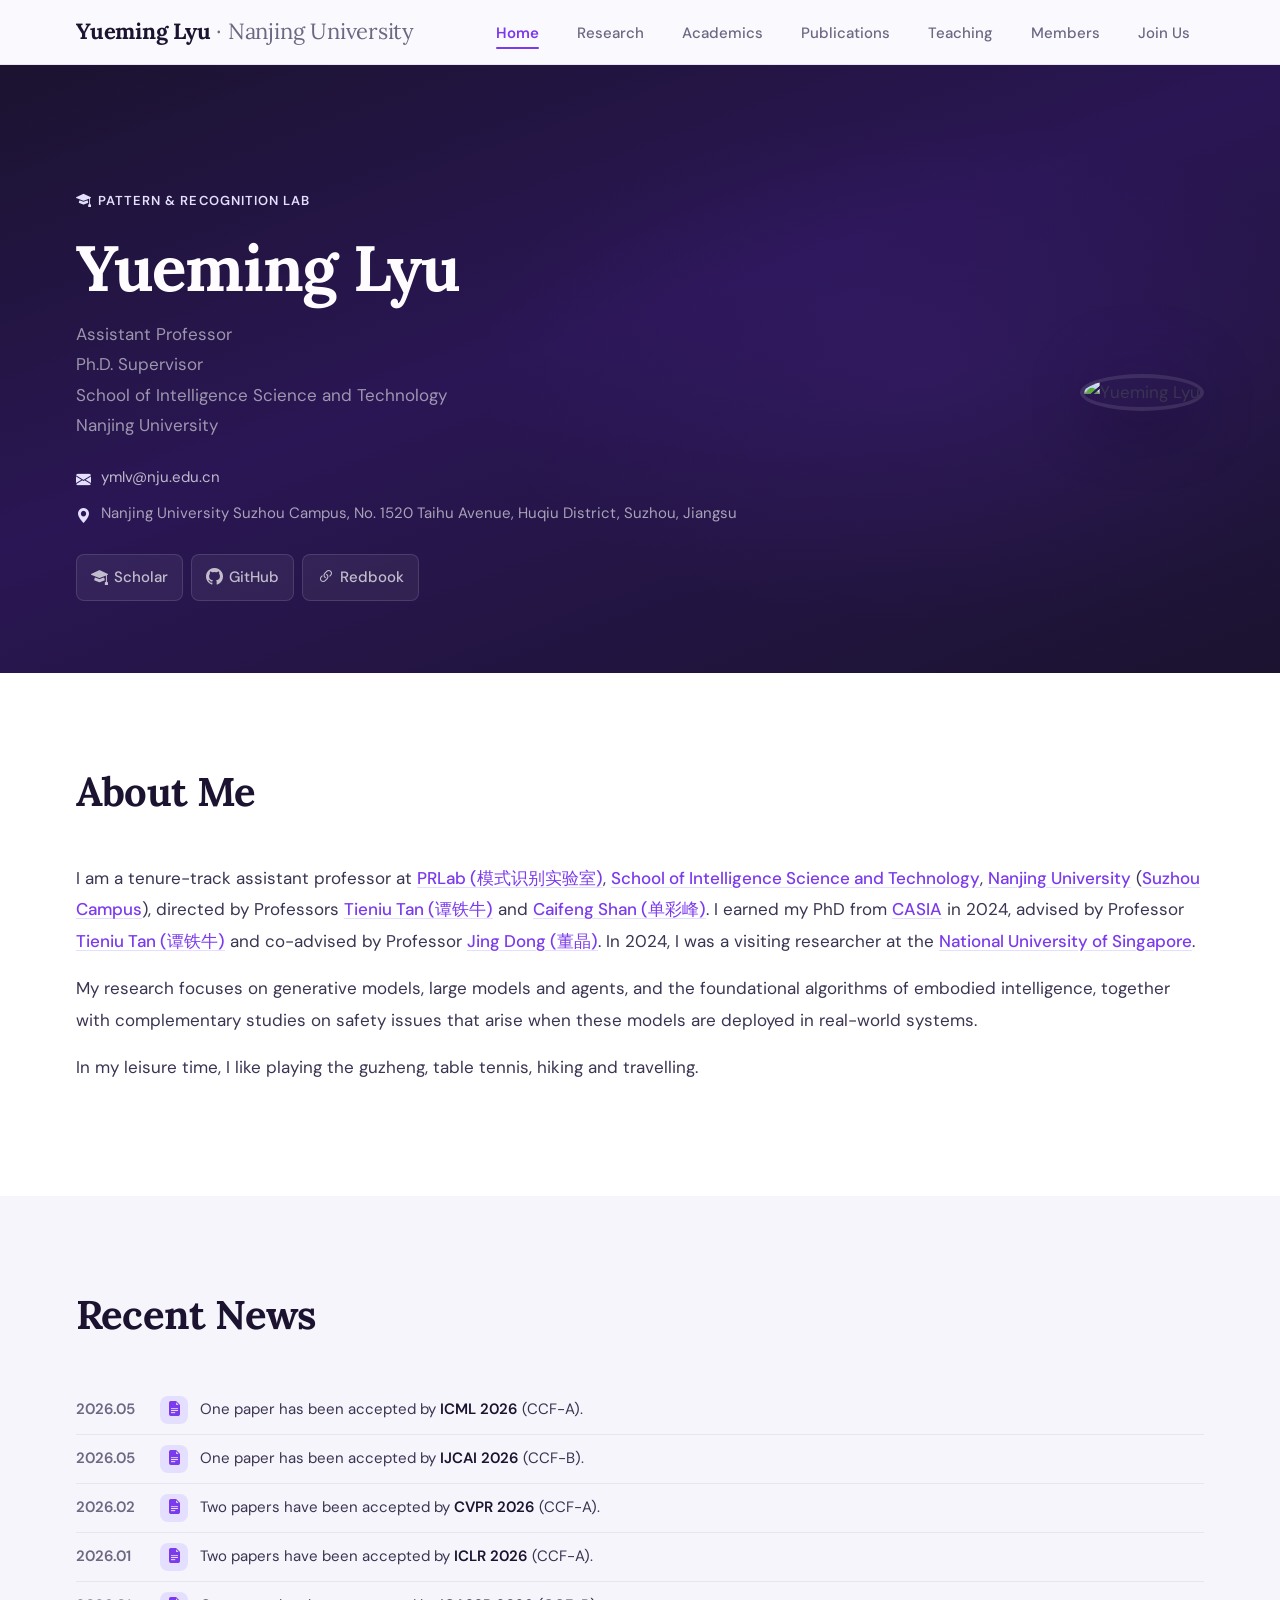
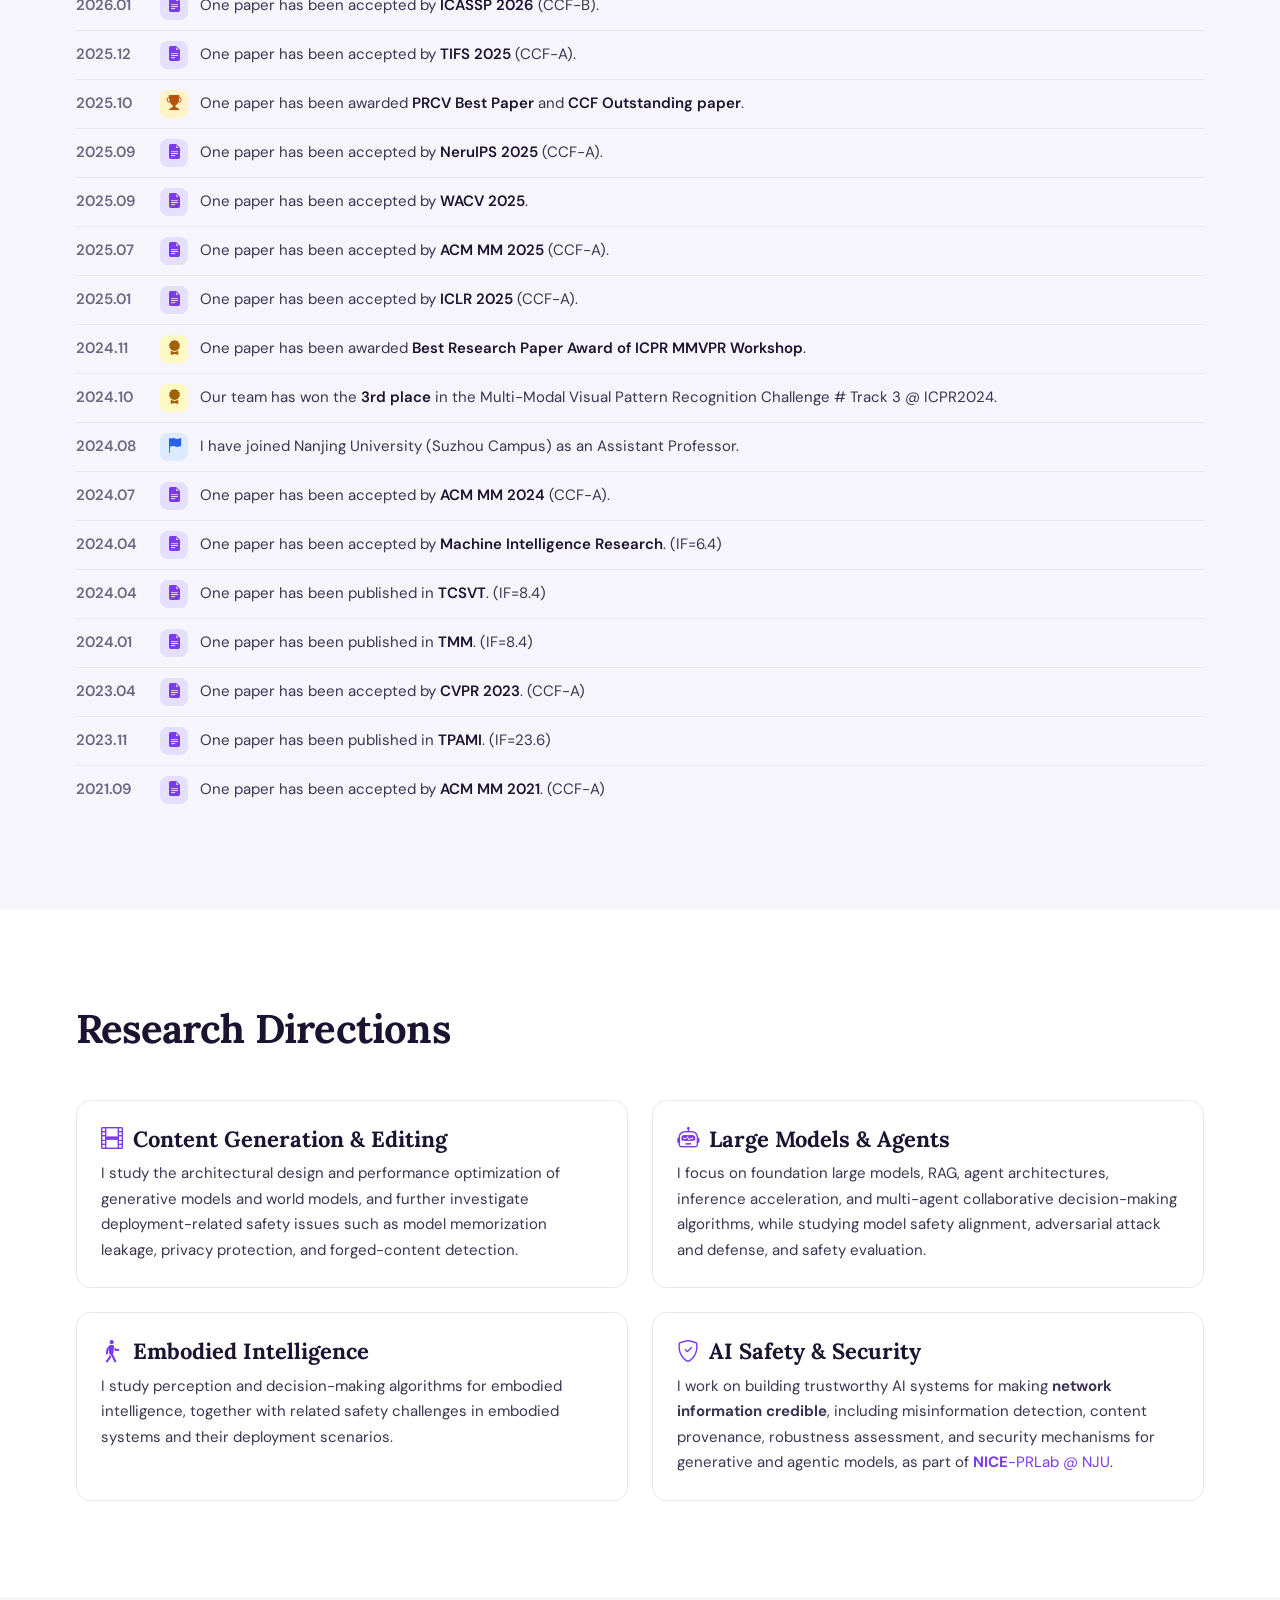
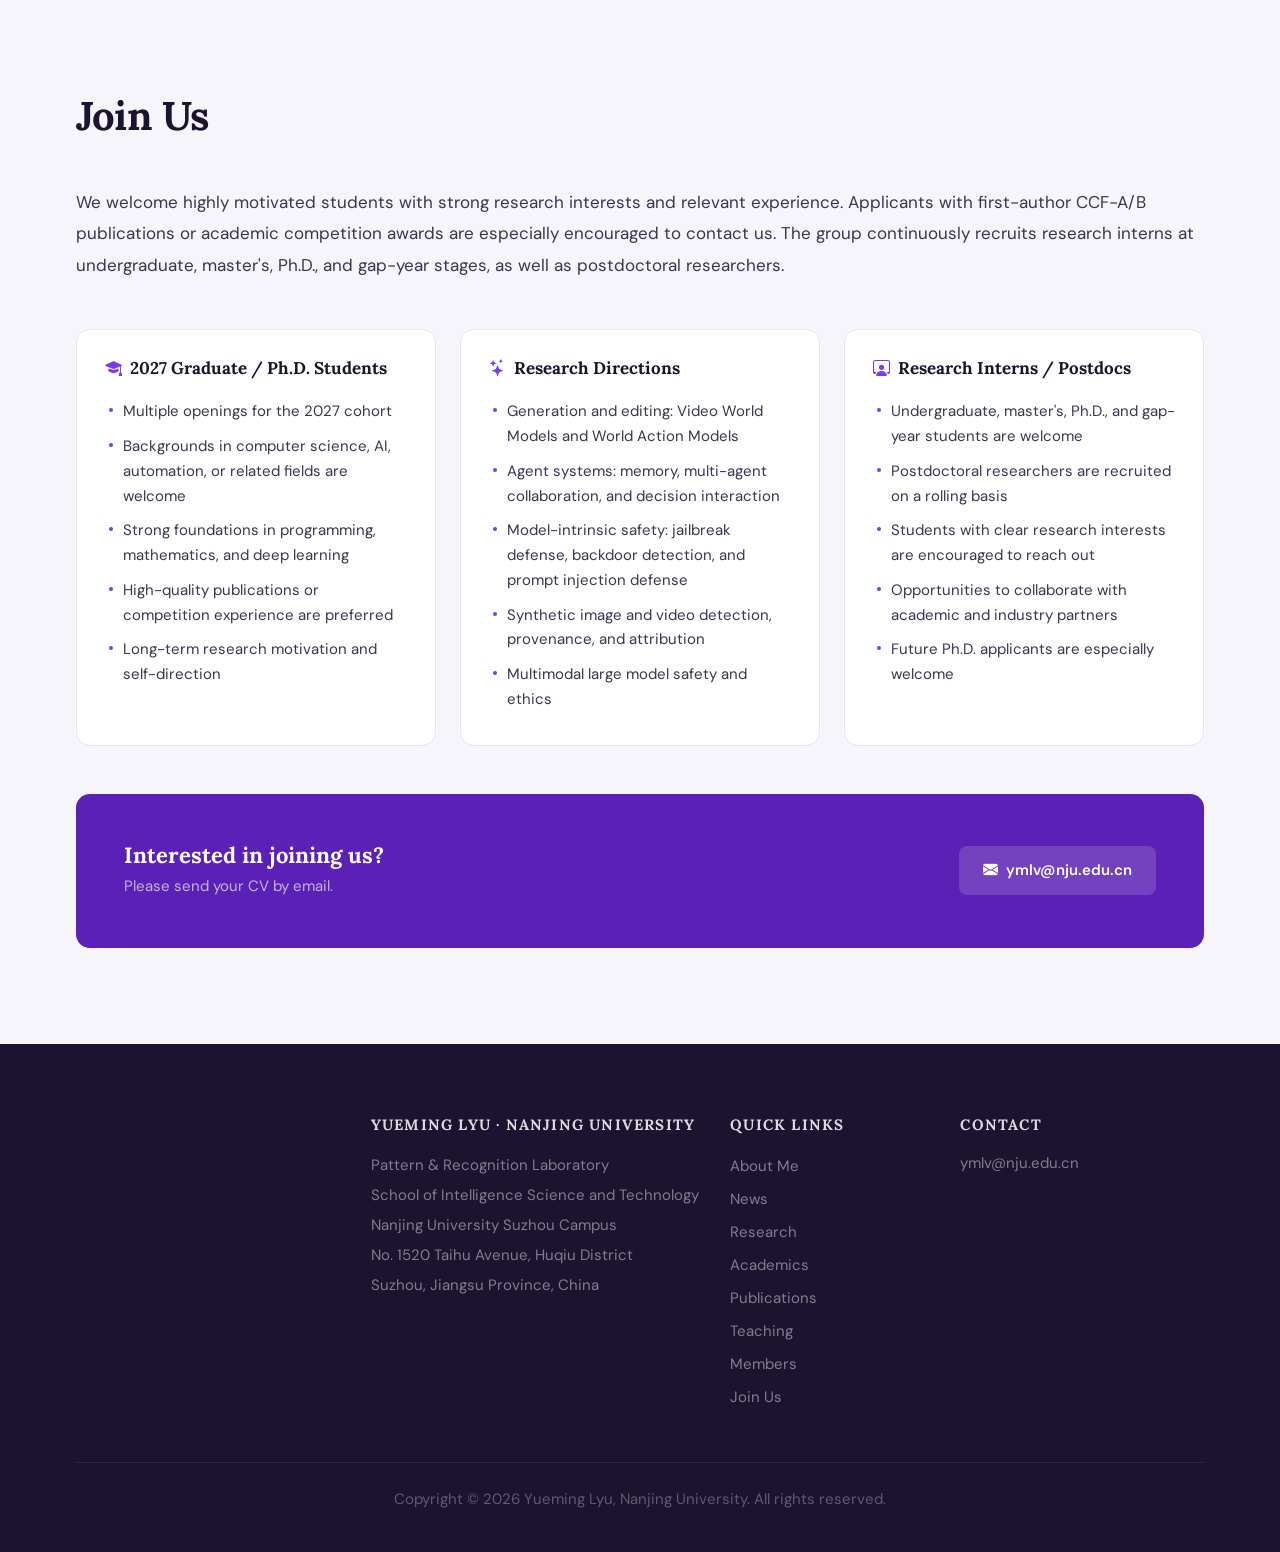
==== index.html @ 67bbd201 "first commit" ====
<!DOCTYPE html>
<html lang="en">
<head>
    <meta http-equiv="Content-Type" content="text/html; charset=UTF-8">
    <title>Yueming Lyu @ Nanjing University</title>
    <meta http-equiv="X-UA-Compatible" content="IE=edge, chrome=1">
    <meta name="viewport" content="width=device-width, initial-scale=1.0">
    <meta name="description" content="Yueming Lyu - Assistant Professor at Nanjing University. Research in generative AI, agent systems, and AI safety.">
    <link rel="stylesheet" href="./assets/css/bootstrap.min.css">
    <link rel="stylesheet" href="./assets/css/bootstrap-icons.min.css">
    <link rel="preconnect" href="https://fonts.googleapis.com">
    <link rel="preconnect" href="https://fonts.gstatic.com" crossorigin>
    <link rel="stylesheet" href="https://fonts.googleapis.com/css2?family=DM+Sans:wght@400;500;600;700&family=Lora:wght@500;600;700&display=swap">
    <script type="text/javascript" src="./assets/js/jquery-3.3.1.min.js"></script>
    <script type="text/javascript" src="./assets/js/bootstrap.min.js"></script>
    <!-- members-data.js moved to members.html -->
    <style>
        :root {
            /* Color */
            --accent:        #7C3AED;
            --accent-hover:  #6D28D9;
            --accent-light:  #E4DFFE;
            --accent-dark:   #5B21B6;
            --accent-subtle: #EDE9FE;
            --text-primary:  #1B1330;
            --text-body:     #3B3452;
            --text-secondary:#6E6783;
            --bg-page:       #FAFAFE;
            --bg-alt:        #F6F5FB;
            --bg-card:       #FFFFFF;
            --border:        #E8E5F0;
            --shadow-sm:     0 1px 3px rgba(27,19,48,0.05);
            --shadow-md:     0 4px 20px rgba(27,19,48,0.07);
            --shadow-lg:     0 12px 40px rgba(27,19,48,0.10);
            --radius:        14px;
            --radius-sm:     8px;
            --footer-bg:     #1B1330;
            /* Typography — 1.333 scale (perfect fourth) */
            --font-display:  'Lora', Georgia, serif;
            --font-body:     'DM Sans', -apple-system, BlinkMacSystemFont, sans-serif;
            --text-xs:       0.8125rem;  /* 13px — captions, fine print */
            --text-sm:       0.9375rem;  /* 15px — labels, badges, dates */
            --text-base:     1.0625rem;  /* 17px — body */
            --text-lg:       1.375rem;   /* 22px — card titles, subheadings */
            --text-xl:       clamp(1.875rem, 3.2vw, 2.5rem); /* section titles */
            --text-2xl:      clamp(2.5rem, 5vw, 3.5rem);    /* hero name */
            /* Spacing — 4pt base */
            --space-xs:      4px;
            --space-sm:      8px;
            --space-md:      16px;
            --space-lg:      24px;
            --space-xl:      48px;
            --space-2xl:     72px;
            --space-3xl:     96px;
            --space-section: clamp(64px, 8vw, 96px);
        }

        *, *::before, *::after { margin: 0; padding: 0; box-sizing: border-box; }
        html { scroll-behavior: smooth; }

        body {
            font-family: var(--font-body);
            line-height: 1.7;
            color: var(--text-body);
            background: var(--bg-page);
            font-size: var(--text-base);
            -webkit-font-smoothing: antialiased;
        }

        a { color: var(--accent); text-decoration: none; transition: color 0.2s; }
        a:hover { color: var(--accent-hover); }

        /* ===== NAVBAR ===== */
        #header {
            background: rgba(250,250,254,0.95);
            backdrop-filter: blur(20px);
            -webkit-backdrop-filter: blur(20px);
            border-bottom: 1px solid var(--border);
            position: sticky;
            top: 0;
            z-index: 1000;
        }

        .navbar-inner {
            max-width: 1200px;
            margin: 0 auto;
            padding: 0 var(--space-xl);
            display: flex;
            align-items: center;
            justify-content: space-between;
            height: 64px;
        }

        #logo a {
            font-family: var(--font-display);
            font-size: var(--text-lg);
            font-weight: 700;
            color: var(--text-primary);
            text-decoration: none;
            letter-spacing: -0.01em;
        }

        #logo span {
            color: var(--text-secondary);
            font-weight: 400;
        }

        #navigation ul {
            margin: 0;
            display: flex;
            align-items: center;
            list-style: none;
            gap: 2px;
        }

        #navigation a {
            color: var(--text-secondary);
            text-decoration: none;
            font-weight: 500;
            font-size: var(--text-sm);
            padding: 8px 14px;
            border-radius: var(--radius-sm);
            transition: color 0.2s;
            white-space: nowrap;
            position: relative;
        }

        #navigation a:hover { color: var(--text-primary); }
        #navigation .active a { color: var(--accent); font-weight: 600; }

        #navigation a::after {
            content: '';
            position: absolute;
            bottom: 2px;
            left: 14px;
            right: 14px;
            height: 2px;
            background: var(--accent);
            border-radius: 1px;
            transform: scaleX(0);
            transition: transform 0.25s cubic-bezier(0.16, 1, 0.3, 1);
        }

        #navigation .active a::after { transform: scaleX(1); }

        .nav-toggle {
            display: none;
            background: none;
            border: none;
            font-size: var(--text-lg);
            color: var(--text-primary);
            cursor: pointer;
            padding: 4px;
        }

        /* ===== SECTION FRAMEWORK ===== */
        .section-wrap {
            padding: var(--space-section) 0;
        }

        .section-wrap.alt-bg {
            background: var(--bg-alt);
        }

        .section-wrap.white-bg {
            background: var(--bg-card);
        }

        .section-container {
            max-width: 1200px;
            margin: 0 auto;
            padding: 0 var(--space-xl);
        }

        .section-title-bar {
            margin-bottom: var(--space-xl);
        }

        .section-title-bar::after { display: none; }

        .section-title {
            font-family: var(--font-display);
            font-size: var(--text-xl);
            font-weight: 700;
            color: var(--text-primary);
            letter-spacing: -0.02em;
            line-height: 1.15;
        }

        /* ===== HERO SECTION ===== */
        #home {
            background: linear-gradient(160deg, #1B1330 0%, #2A1654 45%, #1B1330 100%);
            padding: clamp(80px, 10vw, 120px) 0 clamp(48px, 6vw, 72px);
            position: relative;
            overflow: hidden;
        }

        /* Subtle radial glow behind photo */
        #home::before {
            content: '';
            position: absolute;
            inset: 0;
            background: radial-gradient(ellipse 50% 60% at 72% 50%, rgba(124,58,237,0.12) 0%, transparent 70%);
            pointer-events: none;
        }

        .hero-inner {
            max-width: 1200px;
            margin: 0 auto;
            padding: 0 var(--space-xl);
            display: flex;
            align-items: center;
            gap: var(--space-2xl);
            position: relative;
        }

        .hero-text { flex: 1; }

        .hero-lab-badge {
            display: inline-flex;
            align-items: center;
            gap: 6px;
            color: var(--accent-light);
            font-size: var(--text-xs);
            font-weight: 600;
            margin-bottom: 20px;
            letter-spacing: 0.08em;
            text-transform: uppercase;
            opacity: 0.85;
            text-decoration: none;
        }

        .hero-lab-badge:hover { color: #fff; opacity: 1; }

        .hero-lab-badge i { font-size: var(--text-sm); }

        .hero-name {
            font-family: var(--font-display);
            font-size: clamp(2.8rem, 6vw, 4rem);
            font-weight: 700;
            color: #FEFCFF;
            margin-bottom: var(--space-md);
            line-height: 1.08;
            letter-spacing: -0.02em;
        }

        .hero-title {
            font-size: var(--text-base);
            color: rgba(255,255,255,0.55);
            font-weight: 400;
            margin-bottom: var(--space-lg);
            line-height: 1.8;
        }

        .hero-contact {
            display: flex;
            flex-direction: column;
            gap: 8px;
            margin-bottom: var(--space-lg);
        }

        .hero-contact-item {
            display: flex;
            align-items: flex-start;
            gap: 10px;
            font-size: var(--text-sm);
            color: rgba(255,255,255,0.6);
        }

        .hero-contact-item i {
            color: var(--accent-light);
            font-size: var(--text-sm);
            margin-top: 3px;
            flex-shrink: 0;
        }

        .hero-contact-item a { color: rgba(255,255,255,0.7); text-decoration: none; }
        .hero-contact-item a:hover { color: #fff; }

        .social-links {
            display: flex;
            gap: 8px;
            margin-bottom: 0;
            flex-wrap: wrap;
        }

        .social-btn {
            display: flex;
            align-items: center;
            gap: 6px;
            padding: 8px 14px;
            background: rgba(255,255,255,0.06);
            border: 1px solid rgba(255,255,255,0.12);
            border-radius: var(--radius-sm);
            color: rgba(255,255,255,0.7);
            font-size: var(--text-sm);
            font-weight: 500;
            text-decoration: none;
            transition: all 0.15s cubic-bezier(0.25, 1, 0.5, 1);
        }

        .social-btn i { font-size: var(--text-base); }

        .social-btn:hover {
            border-color: rgba(255,255,255,0.3);
            color: #fff;
            background: rgba(255,255,255,0.1);
        }

        /* stats removed */

        .hero-image { flex-shrink: 0; }

        .hero-image img {
            width: 260px;
            height: 260px;
            border-radius: 50%;
            object-fit: cover;
            border: 4px solid rgba(255,255,255,0.1);
            box-shadow: 0 20px 60px rgba(0,0,0,0.3), 0 0 80px rgba(124,58,237,0.15);
        }

        /* Hero stagger entrance */
        @keyframes heroFadeUp {
            from { opacity: 0; transform: translateY(20px); }
            to   { opacity: 1; transform: translateY(0); }
        }

        .hero-lab-badge, .hero-name, .hero-title,
        .hero-contact, .social-links, .hero-image {
            animation: heroFadeUp 0.7s cubic-bezier(0.16, 1, 0.3, 1) both;
        }

        .hero-lab-badge { animation-delay: 0.05s; }
        .hero-name      { animation-delay: 0.12s; }
        .hero-title     { animation-delay: 0.19s; }
        .hero-contact   { animation-delay: 0.26s; }
        .social-links   { animation-delay: 0.33s; }
        .hero-image     { animation-delay: 0.15s; }

        /* ===== ABOUT SECTION ===== */
        .bio-text {
            font-size: var(--text-base);
            color: var(--text-body);
            line-height: 1.85;
            margin-bottom: 16px;
        }

        .bio-text a {
            color: var(--accent);
            font-weight: 500;
            text-decoration: underline;
            text-decoration-color: var(--accent-light);
            text-underline-offset: 3px;
            transition: text-decoration-color 0.2s;
        }

        .bio-text a:hover { text-decoration-color: var(--accent); }

        /* Recruit banner */
        .recruit-banner {
            display: flex;
            align-items: center;
            gap: 24px;
            background: linear-gradient(135deg, #1B1330, #2A1654);
            border-radius: var(--radius);
            padding: 32px 36px;
            margin: 40px 0;
            position: relative;
            overflow: hidden;
            transition: transform 0.3s cubic-bezier(0.16, 1, 0.3, 1), box-shadow 0.3s;
        }

        .recruit-banner::after {
            content: '';
            position: absolute;
            inset: 0;
            background: linear-gradient(105deg, transparent 40%, rgba(255,255,255,0.12) 50%, transparent 60%);
            transform: translateX(-100%);
            transition: transform 0.6s cubic-bezier(0.25, 1, 0.5, 1);
            pointer-events: none;
        }

        .recruit-banner:hover {
            transform: translateY(-4px);
            box-shadow: 0 16px 48px rgba(27,19,48,0.25);
        }

        .recruit-banner:hover::after {
            transform: translateX(100%);
        }

        .recruit-text { flex: 1; position: relative; z-index: 1; }

        .recruit-text strong {
            display: block;
            font-size: var(--text-xl);
            color: #FEFCFF;
            margin-bottom: 6px;
        }

        .recruit-text span {
            font-size: var(--text-lg);
            color: rgba(255,255,255,0.6);
            line-height: 1.6;
        }

        .recruit-btn {
            flex-shrink: 0;
            display: inline-flex;
            align-items: center;
            gap: 5px;
            padding: 10px 22px;
            background: rgba(255,255,255,0.1);
            border: 1px solid rgba(255,255,255,0.25);
            color: #fff;
            border-radius: var(--radius-sm);
            font-size: var(--text-sm);
            font-weight: 600;
            text-decoration: none;
            transition: all 0.2s;
            position: relative;
            z-index: 1;
        }

        .recruit-btn:hover {
            background: rgba(255,255,255,0.18);
            border-color: rgba(255,255,255,0.4);
            color: #fff;
        }

        /* Academic Services */
        .services-heading {
            font-family: var(--font-display);
            font-size: var(--text-lg);
            font-weight: 700;
            color: var(--text-primary);
            margin: 44px 0 18px;
        }

        .services-list {
            display: flex;
            flex-direction: column;
            gap: 10px;
        }

        .services-row {
            display: flex;
            align-items: baseline;
            gap: 12px;
            font-size: var(--text-sm);
            line-height: 1.6;
        }

        .services-role {
            flex-shrink: 0;
            font-weight: 700;
            color: var(--text-primary);
            min-width: 150px;
        }

        .services-venues {
            color: var(--text-secondary);
        }

        /* visitor map is now in footer — styles are inline */

        /* ===== RESEARCH SECTION ===== */
        .research-grid {
            display: grid;
            grid-template-columns: repeat(2, 1fr);
            gap: var(--space-lg);
        }

        .research-card {
            background: var(--bg-card);
            border: 1px solid var(--border);
            border-radius: var(--radius);
            padding: var(--space-lg) var(--space-lg);
            transition: transform 0.3s cubic-bezier(0.16, 1, 0.3, 1), box-shadow 0.3s;
            display: flex;
            flex-direction: column;
        }

        .research-card:hover {
            transform: translateY(-3px);
            box-shadow: var(--shadow-lg);
        }

        /* Icon inline with heading — no container box */
        .research-icon {
            display: none;
        }

        .research-card h5 {
            font-family: var(--font-display);
            font-size: var(--text-lg);
            font-weight: 700;
            color: var(--text-primary);
            margin-bottom: var(--space-sm);
            line-height: 1.3;
        }

        .research-card h5 i {
            color: var(--accent);
            margin-right: 4px;
        }

        .research-card p {
            font-size: var(--text-sm);
            color: var(--text-body);
            line-height: 1.7;
            margin: 0;
            flex: 1;
        }

        .research-works {
            display: flex;
            flex-wrap: wrap;
            gap: 4px 16px;
            margin-top: var(--space-md);
            padding-top: var(--space-md);
            border-top: 1px solid var(--border);
        }

        .research-work-tag {
            display: inline-flex;
            align-items: center;
            gap: 4px;
            padding: 2px 0;
            background: none;
            color: var(--accent-dark);
            font-size: var(--text-sm);
            font-weight: 600;
            text-decoration: none;
            border-bottom: 1.5px solid transparent;
            transition: border-color 0.2s, color 0.2s;
        }

        .research-work-tag::after {
            content: '↗';
            font-size: 0.75em;
            opacity: 0;
            transition: opacity 0.2s;
        }

        .research-work-tag:hover {
            color: var(--accent);
            border-bottom-color: var(--accent);
        }

        .research-work-tag:hover::after {
            opacity: 1;
        }

        /* ===== NEWS SECTION ===== */
        .news-list {
            display: flex;
            flex-direction: column;
        }

        .news-item {
            display: flex;
            gap: 12px;
            padding: 10px 0;
            border-bottom: 1px solid var(--border);
            align-items: center;
        }

        .news-item:last-child { border-bottom: none; }

        .news-date {
            flex-shrink: 0;
            color: var(--text-secondary);
            font-size: var(--text-sm);
            font-weight: 600;
            white-space: nowrap;
            min-width: 72px;
            font-variant-numeric: tabular-nums;
        }

        .news-type-icon {
            flex-shrink: 0;
            width: 28px;
            height: 28px;
            border-radius: 8px;
            display: flex;
            align-items: center;
            justify-content: center;
            font-size: var(--text-sm);
        }

        .news-icon-accept { background: #FEF3C7; color: #B45309; }
        .news-icon-paper  { background: var(--accent-light); color: var(--accent); }
        .news-icon-award  { background: #FEF9C3; color: #A16207; }
        .news-icon-people { background: #D1FAE5; color: #059669; }
        .news-icon-lab    { background: #DBEAFE; color: #2563EB; }

        .news-content {
            flex: 1;
            font-size: var(--text-sm);
            color: var(--text-body);
            line-height: 1.55;
        }

        .news-content strong {
            color: var(--text-primary);
            font-weight: 600;
        }

        .news-links {
            display: flex;
            gap: 8px;
            margin-top: 8px;
            flex-wrap: wrap;
        }

        .news-link {
            display: inline-block;
            padding: 3px 11px;
            border: 1px solid var(--accent-light);
            border-radius: 6px;
            color: var(--accent-dark);
            font-size: var(--text-sm);
            font-weight: 600;
            text-decoration: none;
            transition: all 0.2s;
        }

        .news-link:hover {
            background: var(--accent);
            border-color: var(--accent);
            color: #fff;
        }

        /* ===== MEMBERS SECTION ===== */
        .pi-card {
            background: var(--bg-card);
            border: 1px solid var(--border);
            border-radius: var(--radius);
            padding: var(--space-xl);
            display: flex;
            align-items: flex-start;
            gap: var(--space-xl);
            margin-bottom: var(--space-2xl);
            box-shadow: var(--shadow-sm);
        }

        .pi-photo img {
            width: 120px;
            height: 120px;
            border-radius: 50%;
            object-fit: cover;
            border: 3px solid var(--accent-light);
        }

        .pi-info { flex: 1; }

        .pi-info h3 {
            font-family: var(--font-display);
            font-size: var(--text-lg);
            font-weight: 700;
            color: var(--text-primary);
            margin-bottom: 4px;
            line-height: 1.3;
        }

        .pi-role {
            font-size: var(--text-sm);
            color: var(--accent);
            font-weight: 600;
            margin-bottom: 14px;
        }

        .pi-bio {
            font-size: var(--text-base);
            color: var(--text-body);
            line-height: 1.8;
            margin-bottom: 16px;
        }

        .pi-tags {
            display: flex;
            flex-wrap: wrap;
            gap: 6px;
            margin-bottom: 16px;
        }

        .pi-tag {
            background: var(--accent-subtle);
            color: var(--accent-dark);
            padding: 4px 12px;
            border-radius: 100px;
            font-size: var(--text-sm);
            font-weight: 500;
        }

        .pi-links {
            display: flex;
            gap: 8px;
        }

        .pi-link-btn {
            display: inline-flex;
            align-items: center;
            gap: 5px;
            padding: 7px 14px;
            background: var(--accent-subtle);
            color: var(--accent-dark);
            border-radius: var(--radius-sm);
            font-size: var(--text-sm);
            font-weight: 600;
            text-decoration: none;
            transition: all 0.2s;
        }

        .pi-link-btn:hover {
            background: var(--accent);
            color: #fff;
        }

        .members-group-title {
            font-family: var(--font-display);
            font-size: var(--text-sm);
            font-weight: 700;
            color: var(--text-secondary);
            text-transform: uppercase;
            letter-spacing: 0.1em;
            margin-bottom: 20px;
            padding-bottom: 10px;
            border-bottom: 1px solid var(--border);
        }

        .members-group {
            margin-bottom: var(--space-xl);
        }

        .members-grid {
            display: grid;
            grid-template-columns: repeat(auto-fill, minmax(220px, 1fr));
            gap: var(--space-lg);
        }

        .member-card {
            background: var(--bg-card);
            border: 1px solid var(--border);
            border-radius: var(--radius);
            overflow: hidden;
            transition: box-shadow 0.3s cubic-bezier(0.16, 1, 0.3, 1);
        }

        .member-card:hover {
            box-shadow: 0 8px 30px rgba(27,19,48,0.12);
        }

        .member-card .member-photo {
            transition: transform 0.4s cubic-bezier(0.16, 1, 0.3, 1), box-shadow 0.4s cubic-bezier(0.16, 1, 0.3, 1);
        }

        .member-card:hover .member-photo {
            transform: scale(1.06);
            box-shadow: 0 4px 16px rgba(27,19,48,0.10);
        }

        .member-photo {
            width: 100%;
            aspect-ratio: 1 / 1;
            object-fit: cover;
        }

        .member-info {
            padding: 16px;
            display: flex;
            flex-direction: column;
        }

        .member-name {
            font-family: var(--font-display);
            font-size: var(--text-base);
            font-weight: 700;
            color: var(--text-primary);
            margin-bottom: 3px;
        }

        .member-title {
            font-size: var(--text-sm);
            color: var(--accent);
            font-weight: 500;
            margin-bottom: 3px;
        }

        .member-period {
            font-size: var(--text-xs);
            color: var(--text-secondary);
            margin-bottom: 4px;
        }

        .member-co-supervised,
        .member-affiliation {
            font-size: var(--text-xs);
            color: var(--text-secondary);
            font-style: italic;
            line-height: 1.4;
            margin-bottom: 8px;
        }

        .member-social {
            display: flex;
            justify-content: space-evenly;
            margin-top: auto;
            padding-top: 10px;
            border-top: 1px solid var(--border);
        }

        .member-social a {
            flex: 1;
            display: flex;
            align-items: center;
            justify-content: center;
            color: var(--text-secondary);
            font-size: var(--text-lg);
            padding: 6px 0;
            transition: color 0.2s;
        }

        .member-social a:hover { color: var(--accent); }

        /* Alumni list */
        .alumni-list { display: flex; flex-direction: column; gap: 6px; }
        .alumni-row { font-size: var(--text-base); color: var(--text-body); line-height: 1.8; }
        .alumni-row a { color: var(--accent-dark); font-weight: 600; }

        /* ===== PUBLICATIONS SECTION ===== */
        .pub-year-group {
            margin-bottom: 8px;
        }

        .pub-year-header {
            display: flex;
            align-items: center;
            gap: 12px;
            padding: 16px 4px;
            background: transparent;
            border: none;
            border-bottom: 2px solid var(--border);
            cursor: pointer;
            user-select: none;
            width: 100%;
            text-align: left;
            transition: border-color 0.2s;
        }

        .pub-year-header:hover { border-bottom-color: var(--accent); }

        .pub-year-header .year-label {
            font-family: var(--font-display);
            font-size: var(--text-lg);
            font-weight: 700;
            color: var(--text-primary);
        }

        .pub-year-header .year-count {
            background: var(--accent-subtle);
            color: var(--accent-dark);
            font-size: var(--text-sm);
            font-weight: 600;
            padding: 2px 10px;
            border-radius: 100px;
        }

        .pub-year-header .chevron {
            margin-left: auto;
            color: var(--text-secondary);
            transition: transform 0.3s cubic-bezier(0.25, 1, 0.5, 1);
            font-size: var(--text-sm);
        }

        .pub-year-header[aria-expanded="true"] .chevron {
            transform: rotate(180deg);
        }

        .pub-list {
            padding: 12px 0 8px;
        }

        .pub-item {
            background: var(--bg-card);
            border: 1px solid var(--border);
            border-radius: var(--radius);
            padding: 22px 24px;
            margin-bottom: 10px;
            display: flex;
            gap: 20px;
            transition: box-shadow 0.2s;
        }

        .pub-item:hover { box-shadow: var(--shadow-md); }

        .pub-thumb {
            flex-shrink: 0;
            width: 110px;
        }

        .pub-thumb img {
            width: 100%;
            height: auto;
            border-radius: var(--radius-sm);
            border: 1px solid var(--border);
        }

        .pub-content { flex: 1; }

        .pub-title {
            font-family: var(--font-display);
            font-size: var(--text-base);
            font-weight: 600;
            color: var(--text-primary);
            line-height: 1.45;
            margin-bottom: 6px;
        }

        .pub-authors {
            font-size: var(--text-sm);
            color: var(--text-body);
            line-height: 1.55;
            margin-bottom: 6px;
        }

        .pub-authors strong {
            color: var(--accent-dark);
            font-weight: 600;
        }

        .pub-venue { margin-bottom: 10px; }

        .pub-venue-badge {
            display: inline-block;
            background: var(--accent-subtle);
            color: var(--accent-dark);
            font-size: var(--text-sm);
            font-weight: 600;
            padding: 2px 10px;
            border-radius: 6px;
        }

        .pub-venue-badge.oral {
            background: #FEF3C7;
            color: #B45309;
        }

        .pub-links {
            display: flex;
            gap: 6px;
            flex-wrap: wrap;
        }

        .pub-link {
            display: inline-block;
            padding: 4px 12px;
            background: var(--bg-alt);
            color: var(--text-body);
            border-radius: 6px;
            font-size: var(--text-sm);
            font-weight: 600;
            text-decoration: none;
            transition: all 0.2s;
        }

        .pub-link:hover {
            background: var(--accent);
            color: #fff;
        }

        /* ===== OPENINGS SECTION ===== */
        .openings-intro {
            font-size: var(--text-base);
            color: var(--text-body);
            line-height: 1.85;
            margin-bottom: var(--space-xl);
        }

        .openings-intro a {
            color: var(--accent);
            font-weight: 600;
        }

        .openings-grid {
            display: grid;
            grid-template-columns: repeat(3, 1fr);
            gap: var(--space-lg);
            margin-bottom: var(--space-xl);
        }

        .opening-card {
            background: var(--bg-card);
            border: 1px solid var(--border);
            border-radius: var(--radius);
            padding: 28px;
        }

        .opening-card h5 {
            font-family: var(--font-display);
            font-size: var(--text-base);
            font-weight: 700;
            color: var(--text-primary);
            margin-bottom: 16px;
            display: flex;
            align-items: center;
            gap: 8px;
        }

        .opening-card h5 i { color: var(--accent); }

        .opening-card ul {
            list-style: none;
            padding: 0;
            margin: 0;
        }

        .opening-card li {
            font-size: var(--text-sm);
            color: var(--text-body);
            padding: 5px 0 5px 18px;
            position: relative;
            line-height: 1.65;
        }

        .opening-card li::before {
            content: '';
            position: absolute;
            left: 4px;
            top: 14px;
            width: 4px;
            height: 4px;
            border-radius: 50%;
            background: var(--accent);
        }

        .openings-cta {
            background: var(--accent-dark);
            border-radius: var(--radius);
            padding: var(--space-xl);
            display: flex;
            align-items: center;
            justify-content: space-between;
            gap: 24px;
        }

        .openings-cta-text h4 {
            font-family: var(--font-display);
            font-size: var(--text-lg);
            font-weight: 700;
            color: #fff;
            margin-bottom: 6px;
        }

        .openings-cta-text p {
            font-size: var(--text-sm);
            color: rgba(255,255,255,0.65);
            margin: 0;
        }

        .openings-cta-email {
            display: inline-flex;
            align-items: center;
            gap: 8px;
            padding: 12px 24px;
            background: rgba(255,255,255,0.15);
            color: #fff;
            border: 0;
            border-radius: var(--radius-sm);
            font-size: var(--text-sm);
            font-weight: 600;
            text-decoration: none;
            cursor: pointer;
            flex-shrink: 0;
            transition: background 0.2s;
            backdrop-filter: blur(4px);
        }

        .openings-cta-email:hover {
            background: rgba(255,255,255,0.25);
            color: #fff;
        }

        /* ===== FOOTER ===== */
        #footer {
            background: var(--footer-bg);
            padding: var(--space-2xl) 0 var(--space-lg);
        }

        .footer-inner {
            max-width: 1200px;
            margin: 0 auto;
            padding: 0 var(--space-xl);
        }

        .footer-grid {
            display: grid;
            grid-template-columns: repeat(4, minmax(0, 1fr));
            column-gap: clamp(32px, 4vw, 56px);
            row-gap: var(--space-xl);
            margin-bottom: var(--space-xl);
        }

        .footer-map { grid-column: 1; }
        .footer-brand { grid-column: 2; }
        .footer-links {
            grid-column: 3;
            justify-self: center;
            text-align: left;
        }

        .footer-links a {
            line-height: 1.8;
        }
        .footer-contact { grid-column: 4; }

        .footer-section h5 {
            font-family: var(--font-display);
            font-size: var(--text-sm);
            font-weight: 700;
            color: rgba(255,255,255,0.85);
            text-transform: uppercase;
            letter-spacing: 0.08em;
            margin-bottom: 16px;
        }

        .footer-brand h5 {
            white-space: nowrap;
        }

        .footer-section p,
        .footer-section address {
            font-size: var(--text-sm);
            color: rgba(255,255,255,0.45);
            line-height: 1.8;
            font-style: normal;
        }

        .footer-brand address {
            white-space: nowrap;
            line-height: 2;
        }

        .visitor-map-wrap {
            text-align: left;
            width: 180px;
            min-height: 180px;
            display: flex;
            align-items: flex-start;
            justify-content: flex-start;
        }

        .visitor-map-wrap .widgetContainer {
            width: 180px;
            min-height: 180px;
        }

        .footer-section a {
            color: rgba(255,255,255,0.45);
            text-decoration: none;
            font-size: var(--text-sm);
            line-height: 2.2;
            display: block;
            transition: color 0.2s;
        }

        .footer-section a:hover { color: var(--accent-light); }

        .footer-bottom {
            border-top: 1px solid rgba(255,255,255,0.08);
            padding-top: 24px;
            text-align: center;
            font-size: var(--text-sm);
            color: rgba(255,255,255,0.3);
        }

        /* ===== BACK TO TOP ===== */
        #back-to-top {
            position: fixed;
            right: -60px;
            bottom: 32px;
            width: 42px;
            height: 42px;
            background: var(--accent);
            color: #fff;
            border-radius: 50%;
            display: flex;
            align-items: center;
            justify-content: center;
            box-shadow: 0 4px 16px rgba(124,58,237,0.3);
            transition: right 0.3s cubic-bezier(0.16, 1, 0.3, 1), background 0.15s, transform 0.15s;
            z-index: 999;
            text-decoration: none;
        }

        #back-to-top.visible { right: 24px; }

        #back-to-top:hover {
            background: var(--accent-hover);
            color: #fff;
            transform: translateY(-2px);
        }

        #back-to-top:active {
            transform: translateY(0);
        }

        #back-to-top i { font-size: var(--text-base); }

        /* ===== FOCUS STATES ===== */
        :focus-visible {
            outline: 2px solid var(--accent);
            outline-offset: 2px;
            border-radius: 4px;
        }

        #home :focus-visible {
            outline-color: var(--accent-light);
        }

        /* ===== SCROLL REVEAL ===== */
        .reveal {
            opacity: 0;
            transform: translateY(24px);
            transition: opacity 0.7s cubic-bezier(0.16, 1, 0.3, 1),
                        transform 0.7s cubic-bezier(0.16, 1, 0.3, 1);
        }

        .reveal.visible {
            opacity: 1;
            transform: translateY(0);
        }

        /* ===== REDUCED MOTION ===== */
        @media (prefers-reduced-motion: reduce) {
            *, *::before, *::after {
                animation-duration: 0.01ms !important;
                animation-iteration-count: 1 !important;
                transition-duration: 0.01ms !important;
            }
            .reveal { opacity: 1; transform: none; }
            html { scroll-behavior: auto; }
        }

        /* ===== RESPONSIVE ===== */
        @media (max-width: 1400px) {
            .navbar-inner,
            .hero-inner,
            .section-container,
            .footer-inner { padding-left: 36px; padding-right: 36px; }
        }

        @media (max-width: 991px) {
            .research-grid  { grid-template-columns: repeat(2, 1fr); }
            .openings-grid  { grid-template-columns: repeat(2, 1fr); }
            .services-row { flex-direction: column; gap: 2px; }
            .footer-grid    { grid-template-columns: repeat(2, minmax(0, 1fr)); }
        }

        @media (max-width: 768px) {
            .navbar-inner { padding: 0 20px; }
            #navigation {
                display: none; position: absolute; top: 64px; left: 0; right: 0;
                background: rgba(250,250,254,0.98);
                backdrop-filter: blur(16px);
                padding: 16px 20px;
                box-shadow: 0 8px 32px rgba(27,19,48,0.1);
                border-bottom: 1px solid var(--border);
                z-index: 999;
            }
            #navigation.open { display: block; }
            #navigation ul { flex-direction: column; gap: 4px; }
            .nav-toggle { display: block; }

            .hero-inner {
                flex-direction: column-reverse; gap: 28px;
                text-align: center; padding: 0 20px;
            }
            .hero-contact { align-items: center; }
            .social-links { justify-content: center; }
            .hero-image img { width: 180px; height: 180px; }

            .section-container,
            .footer-inner { padding: 0 20px; }
            .section-wrap { padding: var(--space-xl) 0; }

            .pi-card { flex-direction: column; text-align: center; padding: 28px; }
            .pi-tags, .pi-links { justify-content: center; }

            .openings-cta { flex-direction: column; text-align: center; padding: 32px 24px; }

            .recruit-banner { flex-direction: column; gap: 16px; }
            .recruit-btn { width: 100%; justify-content: center; }

            .news-type-icon { width: 32px; height: 32px; font-size: var(--text-sm); border-radius: 8px; }

            .footer-grid { grid-template-columns: 1fr; gap: 32px; }
            .pub-item { flex-direction: column; }
            .pub-thumb { width: 100%; max-width: 200px; }
        }

        @media (max-width: 576px) {
            .hero-name { font-size: 2rem; }
            .research-grid  { grid-template-columns: 1fr; }
            .research-card:first-child { grid-column: 1; }
            .openings-grid  { grid-template-columns: 1fr; }
        }
    </style>
</head>
<body>

<!-- ===== NAVBAR ===== -->
<div id="header">
    <div class="navbar-inner">
        <div id="logo">
            <a href="#home">Yueming Lyu <span>· Nanjing University</span></a>
        </div>
        <button class="nav-toggle" id="nav-toggle" aria-label="Toggle navigation">
            <i class="bi bi-list"></i>
        </button>
        <div id="navigation">
            <ul class="list-inline">
                <li class="list-inline-item active"><a href="#home">Home</a></li>
                <li class="list-inline-item"><a href="#research">Research</a></li>
                <li class="list-inline-item"><a href="./academics.html">Academics</a></li>
                <li class="list-inline-item"><a href="./publications.html">Publications</a></li>
                <li class="list-inline-item"><a href="./teaching.html">Teaching</a></li>
                <li class="list-inline-item"><a href="./members.html">Members</a></li>
                <li class="list-inline-item"><a href="#openings">Join Us</a></li>
            </ul>
        </div>
    </div>
</div>

<!-- ===== HERO SECTION ===== -->
<section id="home">
    <div class="hero-inner">
        <div class="hero-text">
            <a class="hero-lab-badge" href="https://prlab-nju.com/" target="_blank">
                <i class="bi bi-mortarboard-fill"></i>
                Pattern &amp; Recognition Lab
            </a>
            <h1 class="hero-name">Yueming Lyu</h1>
            <p class="hero-title">
                Assistant Professor<br>
                Ph.D. Supervisor<br>
                School of Intelligence Science and Technology<br>
                Nanjing University
            </p>
            <div class="hero-contact">
                <div class="hero-contact-item">
                    <i class="bi bi-envelope-fill"></i>
                    <span>
                        <a href="mailto:ymlv@nju.edu.cn">ymlv@nju.edu.cn</a>
                    </span>
                </div>
                <div class="hero-contact-item">
                    <i class="bi bi-geo-alt-fill"></i>
                    <span>Nanjing University Suzhou Campus, No. 1520 Taihu Avenue, Huqiu District, Suzhou, Jiangsu</span>
                </div>
            </div>
            <div class="social-links">
                <a class="social-btn" href="https://scholar.google.com/citations?user=TxuK84wAAAAJ" target="_blank">
                    <i class="bi bi-mortarboard-fill"></i> Scholar
                </a>
                <a class="social-btn" href="https://github.com/NICE-PRLab" target="_blank">
                    <i class="bi bi-github"></i> GitHub
                </a>
                <a class="social-btn" href="https://www.xiaohongshu.com/user/profile/5b9dca103e7d7b0001eef60d" target="_blank" rel="noopener noreferrer">
                    <i class="bi bi-link-45deg"></i> Redbook
                </a>
            </div>
        </div>
        <div class="hero-image">
            <img src="./assets/img/yueming-profile.jpg" alt="Yueming Lyu">
        </div>
    </div>
</section>

<!-- ===== ABOUT SECTION ===== -->
<section id="about" class="section-wrap white-bg">
    <div class="section-container reveal">
        <div class="section-title-bar">
            <h2 class="section-title">About Me</h2>
        </div>
        <p class="bio-text">
            I am a tenure-track assistant professor at <a href="https://prlab-nju.com/nju/" target="_blank" rel="noopener noreferrer">PRLab (模式识别实验室)</a>, <a href="https://is.nju.edu.cn/is_en/About/list.htm" target="_blank" rel="noopener noreferrer">School of Intelligence Science and Technology</a>, <a href="https://www.nju.edu.cn/en/" target="_blank" rel="noopener noreferrer">Nanjing University</a> (<a href="https://njusz.nju.edu.cn/" target="_blank" rel="noopener noreferrer">Suzhou Campus</a>), directed by Professors <a href="https://www.nju.edu.cn/en/info/2292/4261.htm" target="_blank" rel="noopener noreferrer">Tieniu Tan (谭铁牛)</a> and <a href="https://caifeng-shan.github.io/" target="_blank" rel="noopener noreferrer">Caifeng Shan (单彩峰)</a>. I earned my PhD from <a href="https://english.ia.cas.cn/" target="_blank" rel="noopener noreferrer">CASIA</a> in 2024, advised by Professor <a href="https://www.nju.edu.cn/en/info/2292/4261.htm" target="_blank" rel="noopener noreferrer">Tieniu Tan (谭铁牛)</a> and co-advised by Professor <a href="https://jdong-casia.github.io/" target="_blank" rel="noopener noreferrer">Jing Dong (董晶)</a>. In 2024, I was a visiting researcher at the <a href="https://www.nus.edu.sg/" target="_blank" rel="noopener noreferrer">National University of Singapore</a>.
        </p>
        <p class="bio-text">
            My research focuses on generative models, large models and agents, and the foundational algorithms of embodied intelligence, together with complementary studies on safety issues that arise when these models are deployed in real-world systems.
        </p>
        <p class="bio-text">
            In my leisure time, I like playing the guzheng, table tennis, hiking and travelling.
        </p>

    </div>
</section>

<!-- ===== NEWS SECTION ===== -->
<section id="news" class="section-wrap alt-bg">
    <div class="section-container reveal">
        <div class="section-title-bar">
            <h2 class="section-title">Recent News</h2>
        </div>
        <div class="news-list">
            <div class="news-item">
                <span class="news-date">2026.05</span>
                <div class="news-type-icon news-icon-paper"><i class="bi bi-file-earmark-text-fill"></i></div>
                <div class="news-content">
                    One paper has been accepted by <strong>ICML 2026</strong> (CCF-A).
                </div>
            </div>
            <div class="news-item">
                <span class="news-date">2026.05</span>
                <div class="news-type-icon news-icon-paper"><i class="bi bi-file-earmark-text-fill"></i></div>
                <div class="news-content">
                    One paper has been accepted by <strong>IJCAI 2026</strong> (CCF-B).
                </div>
            </div>
            <div class="news-item">
                <span class="news-date">2026.02</span>
                <div class="news-type-icon news-icon-paper"><i class="bi bi-file-earmark-text-fill"></i></div>
                <div class="news-content">
                    Two papers have been accepted by <strong>CVPR 2026</strong> (CCF-A).
                </div>
            </div>
            <div class="news-item">
                <span class="news-date">2026.01</span>
                <div class="news-type-icon news-icon-paper"><i class="bi bi-file-earmark-text-fill"></i></div>
                <div class="news-content">
                    Two papers have been accepted by <strong>ICLR 2026</strong> (CCF-A).
                </div>
            </div>
            <div class="news-item">
                <span class="news-date">2026.01</span>
                <div class="news-type-icon news-icon-paper"><i class="bi bi-file-earmark-text-fill"></i></div>
                <div class="news-content">
                    One paper has been accepted by <strong>ICASSP 2026</strong> (CCF-B).
                </div>
            </div>
            <div class="news-item">
                <span class="news-date">2025.12</span>
                <div class="news-type-icon news-icon-paper"><i class="bi bi-file-earmark-text-fill"></i></div>
                <div class="news-content">
                    One paper has been accepted by <strong>TIFS 2025</strong> (CCF-A).
                </div>
            </div>
            <div class="news-item">
                <span class="news-date">2025.10</span>
                <div class="news-type-icon news-icon-accept"><i class="bi bi-trophy-fill"></i></div>
                <div class="news-content">
                    One paper has been awarded <strong>PRCV Best Paper</strong> and <strong>CCF Outstanding paper</strong>.
                </div>
            </div>
            <div class="news-item">
                <span class="news-date">2025.09</span>
                <div class="news-type-icon news-icon-paper"><i class="bi bi-file-earmark-text-fill"></i></div>
                <div class="news-content">
                    One paper has been accepted by <strong>NeruIPS 2025</strong> (CCF-A).
                </div>
            </div>
            <div class="news-item">
                <span class="news-date">2025.09</span>
                <div class="news-type-icon news-icon-paper"><i class="bi bi-file-earmark-text-fill"></i></div>
                <div class="news-content">
                    One paper has been accepted by <strong>WACV 2025</strong>.
                </div>
            </div>
            <div class="news-item">
                <span class="news-date">2025.07</span>
                <div class="news-type-icon news-icon-paper"><i class="bi bi-file-earmark-text-fill"></i></div>
                <div class="news-content">
                    One paper has been accepted by <strong>ACM MM 2025</strong> (CCF-A).
                </div>
            </div>
            <div class="news-item">
                <span class="news-date">2025.01</span>
                <div class="news-type-icon news-icon-paper"><i class="bi bi-file-earmark-text-fill"></i></div>
                <div class="news-content">
                    One paper has been accepted by <strong>ICLR 2025</strong> (CCF-A).
                </div>
            </div>
            <div class="news-item">
                <span class="news-date">2024.11</span>
                <div class="news-type-icon news-icon-award"><i class="bi bi-award-fill"></i></div>
                <div class="news-content">
                    One paper has been awarded <strong>Best Research Paper Award of ICPR MMVPR Workshop</strong>.
                </div>
            </div>
            <div class="news-item">
                <span class="news-date">2024.10</span>
                <div class="news-type-icon news-icon-award"><i class="bi bi-award-fill"></i></div>
                <div class="news-content">
                    Our team has won the <strong>3rd place</strong> in the Multi-Modal Visual Pattern Recognition Challenge # Track 3 @ ICPR2024.
                </div>
            </div>
            <div class="news-item">
                <span class="news-date">2024.08</span>
                <div class="news-type-icon news-icon-lab"><i class="bi bi-flag-fill"></i></div>
                <div class="news-content">
                    I have joined Nanjing University (Suzhou Campus) as an Assistant Professor.
                </div>
            </div>
            <div class="news-item">
                <span class="news-date">2024.07</span>
                <div class="news-type-icon news-icon-paper"><i class="bi bi-file-earmark-text-fill"></i></div>
                <div class="news-content">
                    One paper has been accepted by <strong>ACM MM 2024</strong> (CCF-A).
                </div>
            </div>
            <div class="news-item">
                <span class="news-date">2024.04</span>
                <div class="news-type-icon news-icon-paper"><i class="bi bi-file-earmark-text-fill"></i></div>
                <div class="news-content">
                    One paper has been accepted by <strong>Machine Intelligence Research</strong>. (IF=6.4)
                </div>
            </div>
            <div class="news-item">
                <span class="news-date">2024.04</span>
                <div class="news-type-icon news-icon-paper"><i class="bi bi-file-earmark-text-fill"></i></div>
                <div class="news-content">
                    One paper has been published in <strong>TCSVT</strong>. (IF=8.4)
                </div>
            </div>
            <div class="news-item">
                <span class="news-date">2024.01</span>
                <div class="news-type-icon news-icon-paper"><i class="bi bi-file-earmark-text-fill"></i></div>
                <div class="news-content">
                    One paper has been published in <strong>TMM</strong>. (IF=8.4)
                </div>
            </div>
            <div class="news-item">
                <span class="news-date">2023.04</span>
                <div class="news-type-icon news-icon-paper"><i class="bi bi-file-earmark-text-fill"></i></div>
                <div class="news-content">
                    One paper has been accepted by <strong>CVPR 2023</strong>. (CCF-A)
                </div>
            </div>
            <div class="news-item">
                <span class="news-date">2023.11</span>
                <div class="news-type-icon news-icon-paper"><i class="bi bi-file-earmark-text-fill"></i></div>
                <div class="news-content">
                    One paper has been published in <strong>TPAMI</strong>. (IF=23.6)
                </div>
            </div>
            <div class="news-item">
                <span class="news-date">2021.09</span>
                <div class="news-type-icon news-icon-paper"><i class="bi bi-file-earmark-text-fill"></i></div>
                <div class="news-content">
                    One paper has been accepted by <strong>ACM MM 2021</strong>. (CCF-A)
                </div>
            </div>
        </div>
    </div>
</section>

<!-- ===== RESEARCH SECTION ===== -->
<section id="research" class="section-wrap white-bg">
    <div class="section-container reveal">
        <div class="section-title-bar">
            <h2 class="section-title">Research Directions</h2>
        </div>
        <div class="research-grid">
            <div class="research-card">
                <h5><i class="bi bi-film"></i> Content Generation &amp; Editing</h5>
                <p>I study the architectural design and performance optimization of generative models and world models, and further investigate deployment-related safety issues such as model memorization leakage, privacy protection, and forged-content detection.</p>
            </div>
            <div class="research-card">
                <h5><i class="bi bi-robot"></i> Large Models &amp; Agents</h5>
                <p>I focus on foundation large models, RAG, agent architectures, inference acceleration, and multi-agent collaborative decision-making algorithms, while studying model safety alignment, adversarial attack and defense, and safety evaluation.</p>
            </div>
            <div class="research-card">
                <h5><i class="bi bi-person-walking"></i> Embodied Intelligence</h5>
                <p>I study perception and decision-making algorithms for embodied intelligence, together with related safety challenges in embodied systems and their deployment scenarios.</p>
            </div>
            <div class="research-card">
                <h5><i class="bi bi-shield-check"></i> AI Safety &amp; Security</h5>
                <p>I work on building trustworthy AI systems for making <strong>network information credible</strong>, including misinformation detection, content provenance, robustness assessment, and security mechanisms for generative and agentic models, as part of <a href="https://github.com/NICE-PRLab" target="_blank" rel="noopener noreferrer"><strong>NICE</strong>-PRLab @ NJU</a>.</p>
            </div>
        </div>
    </div>
</section>

<!-- Members & Publications moved to separate pages -->
<!-- ===== JOIN US SECTION ===== -->
<section id="openings" class="section-wrap alt-bg">
    <div class="section-container reveal">
        <div class="section-title-bar">
            <h2 class="section-title">Join Us</h2>
        </div>
        <p class="openings-intro">
            We welcome highly motivated students with strong research interests and relevant experience. Applicants with first-author CCF-A/B publications or academic competition awards are especially encouraged to contact us. The group continuously recruits research interns at undergraduate, master's, Ph.D., and gap-year stages, as well as postdoctoral researchers.
        </p>
        <div class="openings-grid">
            <div class="opening-card">
                <h5><i class="bi bi-mortarboard-fill"></i> 2027 Graduate / Ph.D. Students</h5>
                <ul>
                    <li>Multiple openings for the 2027 cohort</li>
                    <li>Backgrounds in computer science, AI, automation, or related fields are welcome</li>
                    <li>Strong foundations in programming, mathematics, and deep learning</li>
                    <li>High-quality publications or competition experience are preferred</li>
                    <li>Long-term research motivation and self-direction</li>
                </ul>
            </div>
            <div class="opening-card">
                <h5><i class="bi bi-stars"></i> Research Directions</h5>
                <ul>
                    <li>Generation and editing: Video World Models and World Action Models</li>
                    <li>Agent systems: memory, multi-agent collaboration, and decision interaction</li>
                    <li>Model-intrinsic safety: jailbreak defense, backdoor detection, and prompt injection defense</li>
                    <li>Synthetic image and video detection, provenance, and attribution</li>
                    <li>Multimodal large model safety and ethics</li>
                </ul>
            </div>
            <div class="opening-card">
                <h5><i class="bi bi-person-workspace"></i> Research Interns / Postdocs</h5>
                <ul>
                    <li>Undergraduate, master's, Ph.D., and gap-year students are welcome</li>
                    <li>Postdoctoral researchers are recruited on a rolling basis</li>
                    <li>Students with clear research interests are encouraged to reach out</li>
                    <li>Opportunities to collaborate with academic and industry partners</li>
                    <li>Future Ph.D. applicants are especially welcome</li>
                </ul>
            </div>
        </div>
        <div class="openings-cta">
            <div class="openings-cta-text">
                <h4>Interested in joining us?</h4>
                <p>Please send your CV by email.</p>
            </div>
            <button class="openings-cta-email" type="button" id="copy-email-btn" data-email="ymlv@nju.edu.cn">
                <i class="bi bi-envelope-fill"></i> ymlv@nju.edu.cn
            </button>
        </div>

    </div>
</section>

<!-- ===== FOOTER ===== -->
<footer id="footer">
    <div class="footer-inner">
        <div class="footer-grid">
            <div class="footer-section footer-map">
                <div class="visitor-map-wrap">
                    <div class="widgetContainer" style="display:inline-block; width:180px; min-height:180px;">
                        <script type="text/javascript" id="clstr_globe" src="https://clustrmaps.com/globe.js?d=oArr-3iWscM_3fvIaVF2hQ1NVPBgA-lGIdWtvTDtyIM"></script>
                    </div>
                </div>
            </div>
            <div class="footer-section footer-brand">
                <h5>Yueming Lyu · Nanjing University</h5>
                <address>
                    Pattern &amp; Recognition Laboratory<br>
                    School of Intelligence Science and Technology<br>
                    <span style="white-space: nowrap;">Nanjing University Suzhou Campus</span><br>
                    No. 1520 Taihu Avenue, Huqiu District<br>
                    Suzhou, Jiangsu Province, China
                </address>
            </div>
            <div class="footer-section footer-links">
                <h5>Quick Links</h5>
                <a href="#about">About Me</a>
                <a href="#news">News</a>
                <a href="#research">Research</a>
                <a href="./academics.html">Academics</a>
                <a href="./publications.html">Publications</a>
                <a href="./teaching.html">Teaching</a>
                <a href="./members.html">Members</a>
                <a href="#openings">Join Us</a>
            </div>
            <div class="footer-section footer-contact">
                <h5>Contact</h5>
                <p>
                    ymlv@nju.edu.cn
                </p>
            </div>
        </div>
        <div class="footer-bottom">
            <p>Copyright &copy; <span id="year"></span> Yueming Lyu, Nanjing University. All rights reserved.</p>
        </div>
    </div>
</footer>

<!-- Back to Top -->
<a id="back-to-top" href="javascript:void(0)" title="Back to top"><i class="bi bi-chevron-up"></i></a>

<!-- members.js moved to members.html -->
<script>
    // Set current year
    document.getElementById('year').textContent = new Date().getFullYear();

    // Back to top button
    window.addEventListener('scroll', function () {
        var btn = document.getElementById('back-to-top');
        if (window.scrollY > 400) {
            btn.classList.add('visible');
        } else {
            btn.classList.remove('visible');
        }
    });
    document.getElementById('back-to-top').addEventListener('click', function () {
        window.scrollTo({ top: 0, behavior: 'smooth' });
    });

    // Mobile nav toggle
    document.getElementById('nav-toggle').addEventListener('click', function () {
        var nav = document.getElementById('navigation');
        nav.classList.toggle('open');
    });

    // ScrollSpy
    var sections = document.querySelectorAll('section[id]');
    var navLinks = document.querySelectorAll('#navigation a[href^="#"]');
    function updateActiveNav() {
        var scrollY = window.scrollY;
        var headerH = document.getElementById('header').offsetHeight;
        var current = '';
        sections.forEach(function (section) {
            if (scrollY >= section.offsetTop - headerH - 10) {
                current = section.getAttribute('id');
            }
        });
        navLinks.forEach(function (link) {
            link.parentElement.classList.remove('active');
            if (link.getAttribute('href') === '#' + current) {
                link.parentElement.classList.add('active');
            }
        });
    }
    window.addEventListener('scroll', updateActiveNav);
    updateActiveNav();

    var copyEmailBtn = document.getElementById('copy-email-btn');
    if (copyEmailBtn) {
        copyEmailBtn.addEventListener('click', function () {
            var email = copyEmailBtn.getAttribute('data-email');
            function showCopied() {
                var original = '<i class="bi bi-envelope-fill"></i> ' + email;
                copyEmailBtn.innerHTML = '<i class="bi bi-check-lg"></i> Copied';
                setTimeout(function () {
                    copyEmailBtn.innerHTML = original;
                }, 1600);
            }

            if (navigator.clipboard && navigator.clipboard.writeText) {
                navigator.clipboard.writeText(email).then(showCopied);
                return;
            }

            var input = document.createElement('input');
            input.value = email;
            document.body.appendChild(input);
            input.select();
            document.execCommand('copy');
            document.body.removeChild(input);
            showCopied();
        });
    }

    // Scroll reveal animation
    var revealObserver = new IntersectionObserver(function (entries) {
        entries.forEach(function (entry) {
            if (entry.isIntersecting) {
                entry.target.classList.add('visible');
                revealObserver.unobserve(entry.target);
            }
        });
    }, { threshold: 0.08, rootMargin: '0px 0px -40px 0px' });

    document.querySelectorAll('.reveal').forEach(function (el) {
        revealObserver.observe(el);
    });
</script>
</body>
</html>
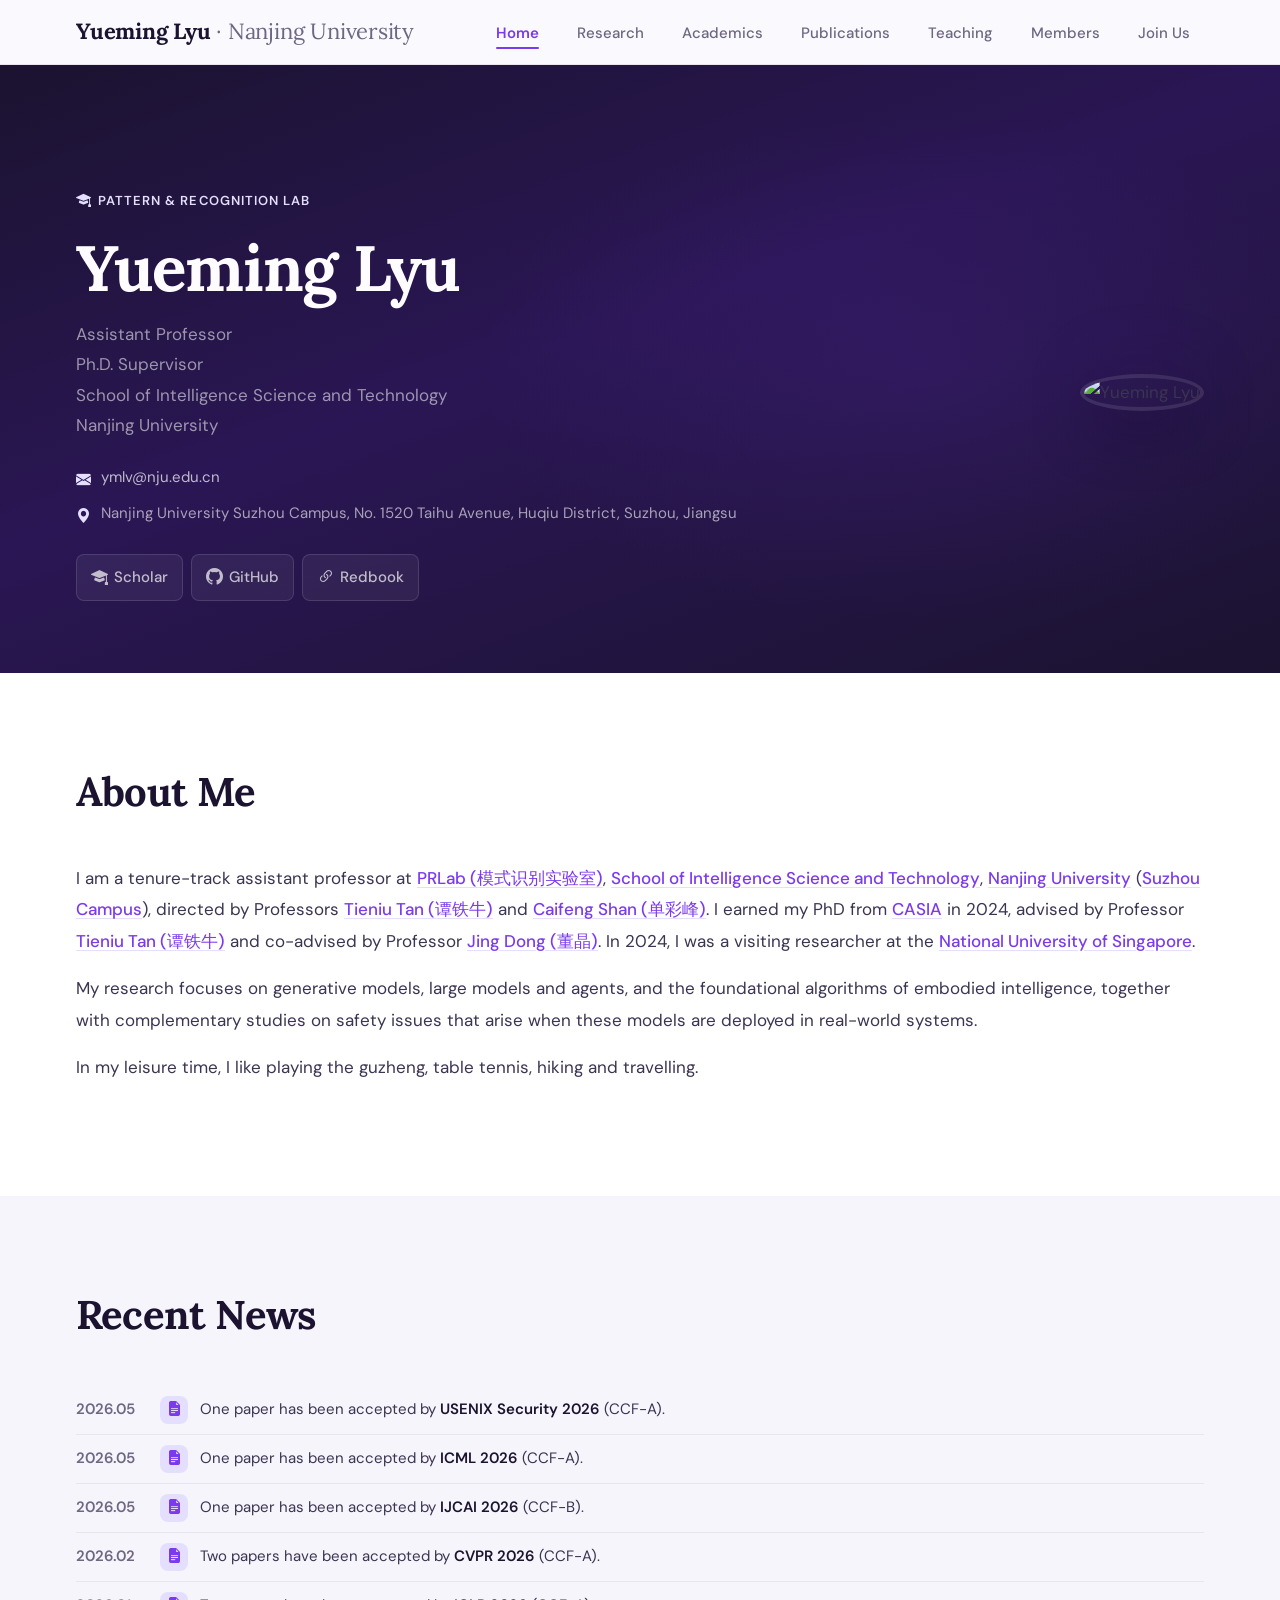
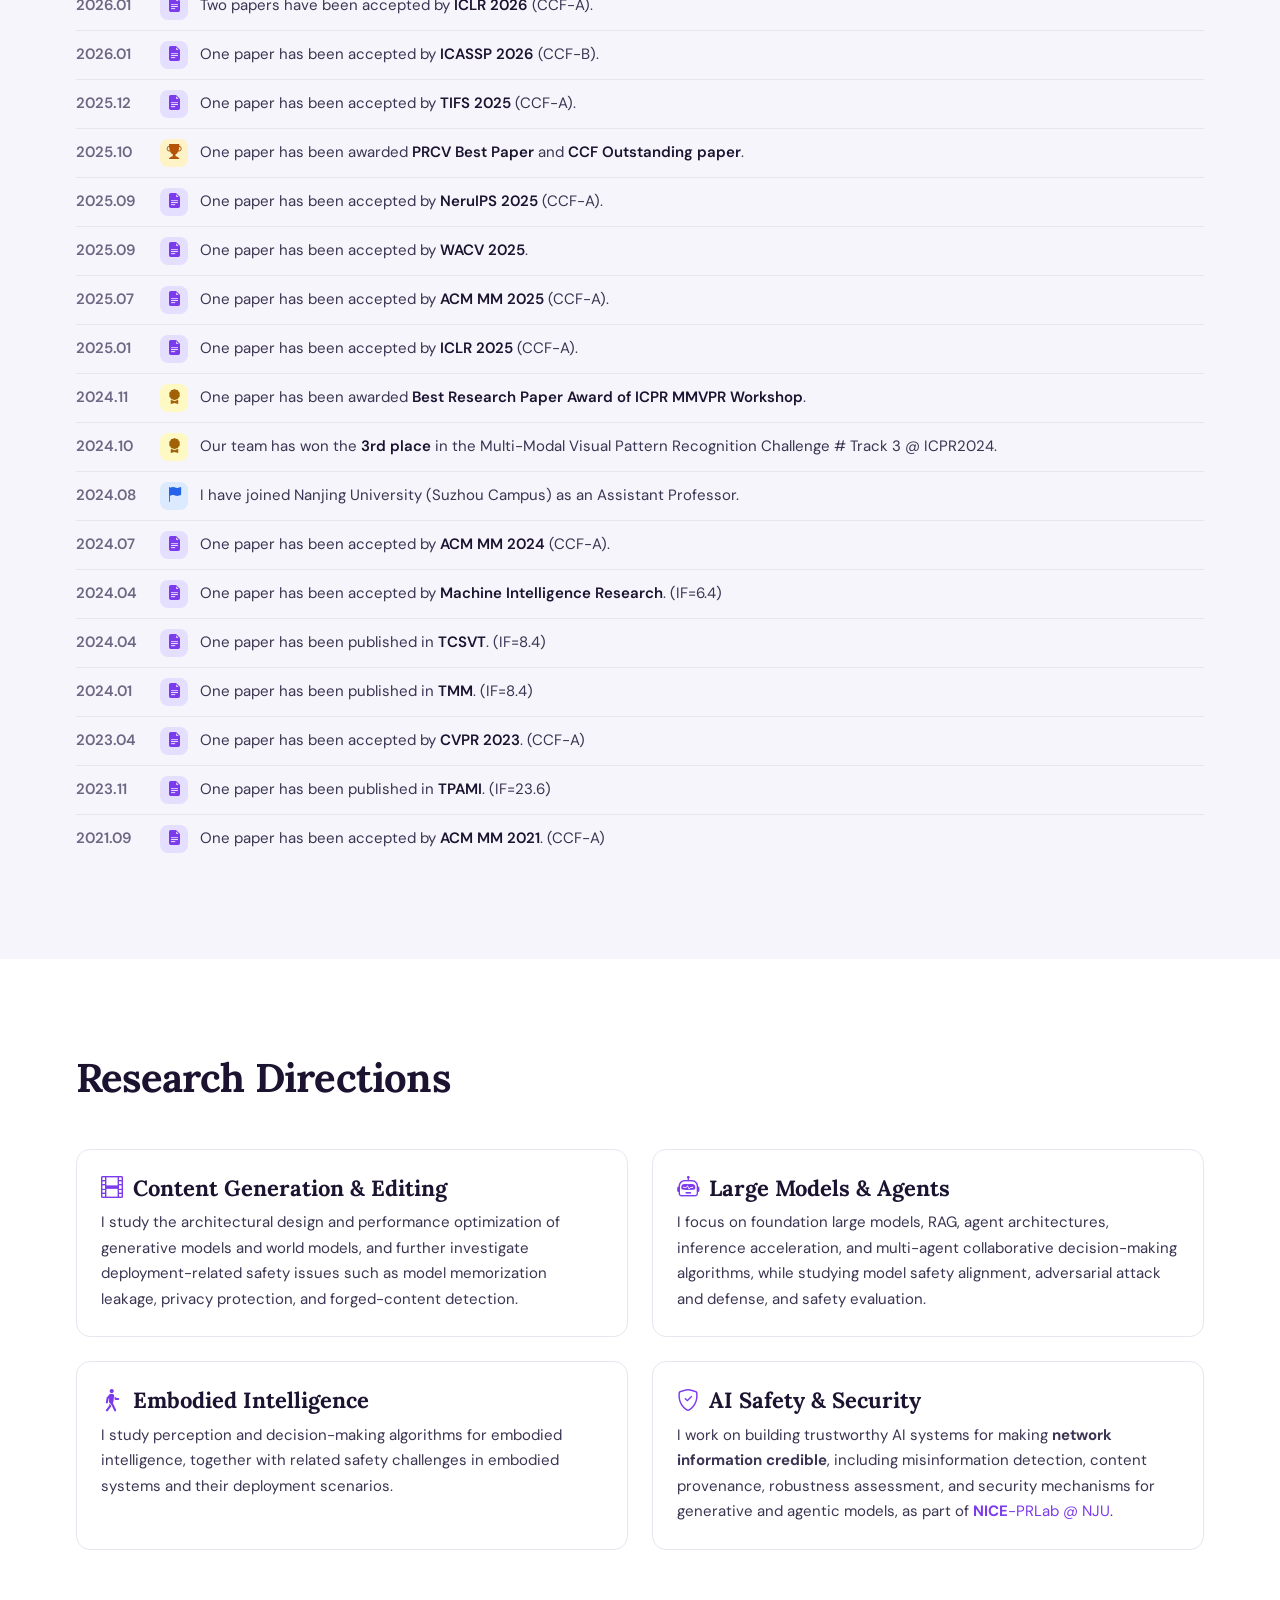
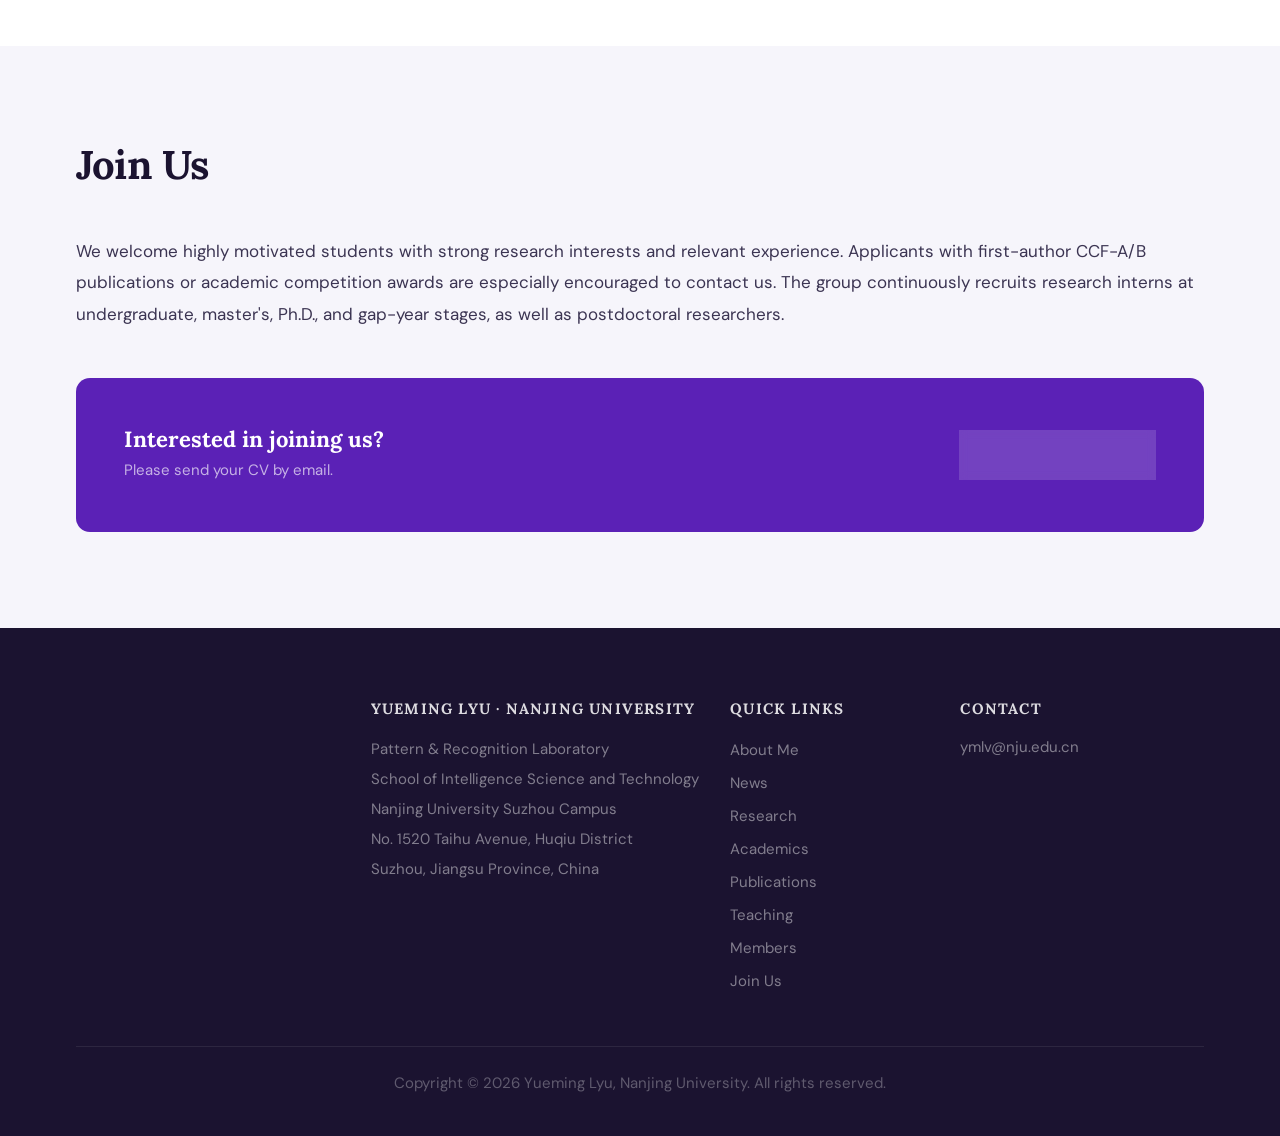
==== commit 619ac1a7: "update" ====
--- a/index.html
+++ b/index.html
@@ -1409,6 +1409,13 @@
                 <span class="news-date">2026.05</span>
                 <div class="news-type-icon news-icon-paper"><i class="bi bi-file-earmark-text-fill"></i></div>
                 <div class="news-content">
+                    One paper has been accepted by <strong>USENIX Security 2026</strong> (CCF-A).
+                </div>
+            </div>
+            <div class="news-item">
+                <span class="news-date">2026.05</span>
+                <div class="news-type-icon news-icon-paper"><i class="bi bi-file-earmark-text-fill"></i></div>
+                <div class="news-content">
                     One paper has been accepted by <strong>ICML 2026</strong> (CCF-A).
                 </div>
             </div>
@@ -1593,38 +1600,6 @@
         <p class="openings-intro">
             We welcome highly motivated students with strong research interests and relevant experience. Applicants with first-author CCF-A/B publications or academic competition awards are especially encouraged to contact us. The group continuously recruits research interns at undergraduate, master's, Ph.D., and gap-year stages, as well as postdoctoral researchers.
         </p>
-        <div class="openings-grid">
-            <div class="opening-card">
-                <h5><i class="bi bi-mortarboard-fill"></i> 2027 Graduate / Ph.D. Students</h5>
-                <ul>
-                    <li>Multiple openings for the 2027 cohort</li>
-                    <li>Backgrounds in computer science, AI, automation, or related fields are welcome</li>
-                    <li>Strong foundations in programming, mathematics, and deep learning</li>
-                    <li>High-quality publications or competition experience are preferred</li>
-                    <li>Long-term research motivation and self-direction</li>
-                </ul>
-            </div>
-            <div class="opening-card">
-                <h5><i class="bi bi-stars"></i> Research Directions</h5>
-                <ul>
-                    <li>Generation and editing: Video World Models and World Action Models</li>
-                    <li>Agent systems: memory, multi-agent collaboration, and decision interaction</li>
-                    <li>Model-intrinsic safety: jailbreak defense, backdoor detection, and prompt injection defense</li>
-                    <li>Synthetic image and video detection, provenance, and attribution</li>
-                    <li>Multimodal large model safety and ethics</li>
-                </ul>
-            </div>
-            <div class="opening-card">
-                <h5><i class="bi bi-person-workspace"></i> Research Interns / Postdocs</h5>
-                <ul>
-                    <li>Undergraduate, master's, Ph.D., and gap-year students are welcome</li>
-                    <li>Postdoctoral researchers are recruited on a rolling basis</li>
-                    <li>Students with clear research interests are encouraged to reach out</li>
-                    <li>Opportunities to collaborate with academic and industry partners</li>
-                    <li>Future Ph.D. applicants are especially welcome</li>
-                </ul>
-            </div>
-        </div>
         <div class="openings-cta">
             <div class="openings-cta-text">
                 <h4>Interested in joining us?</h4>
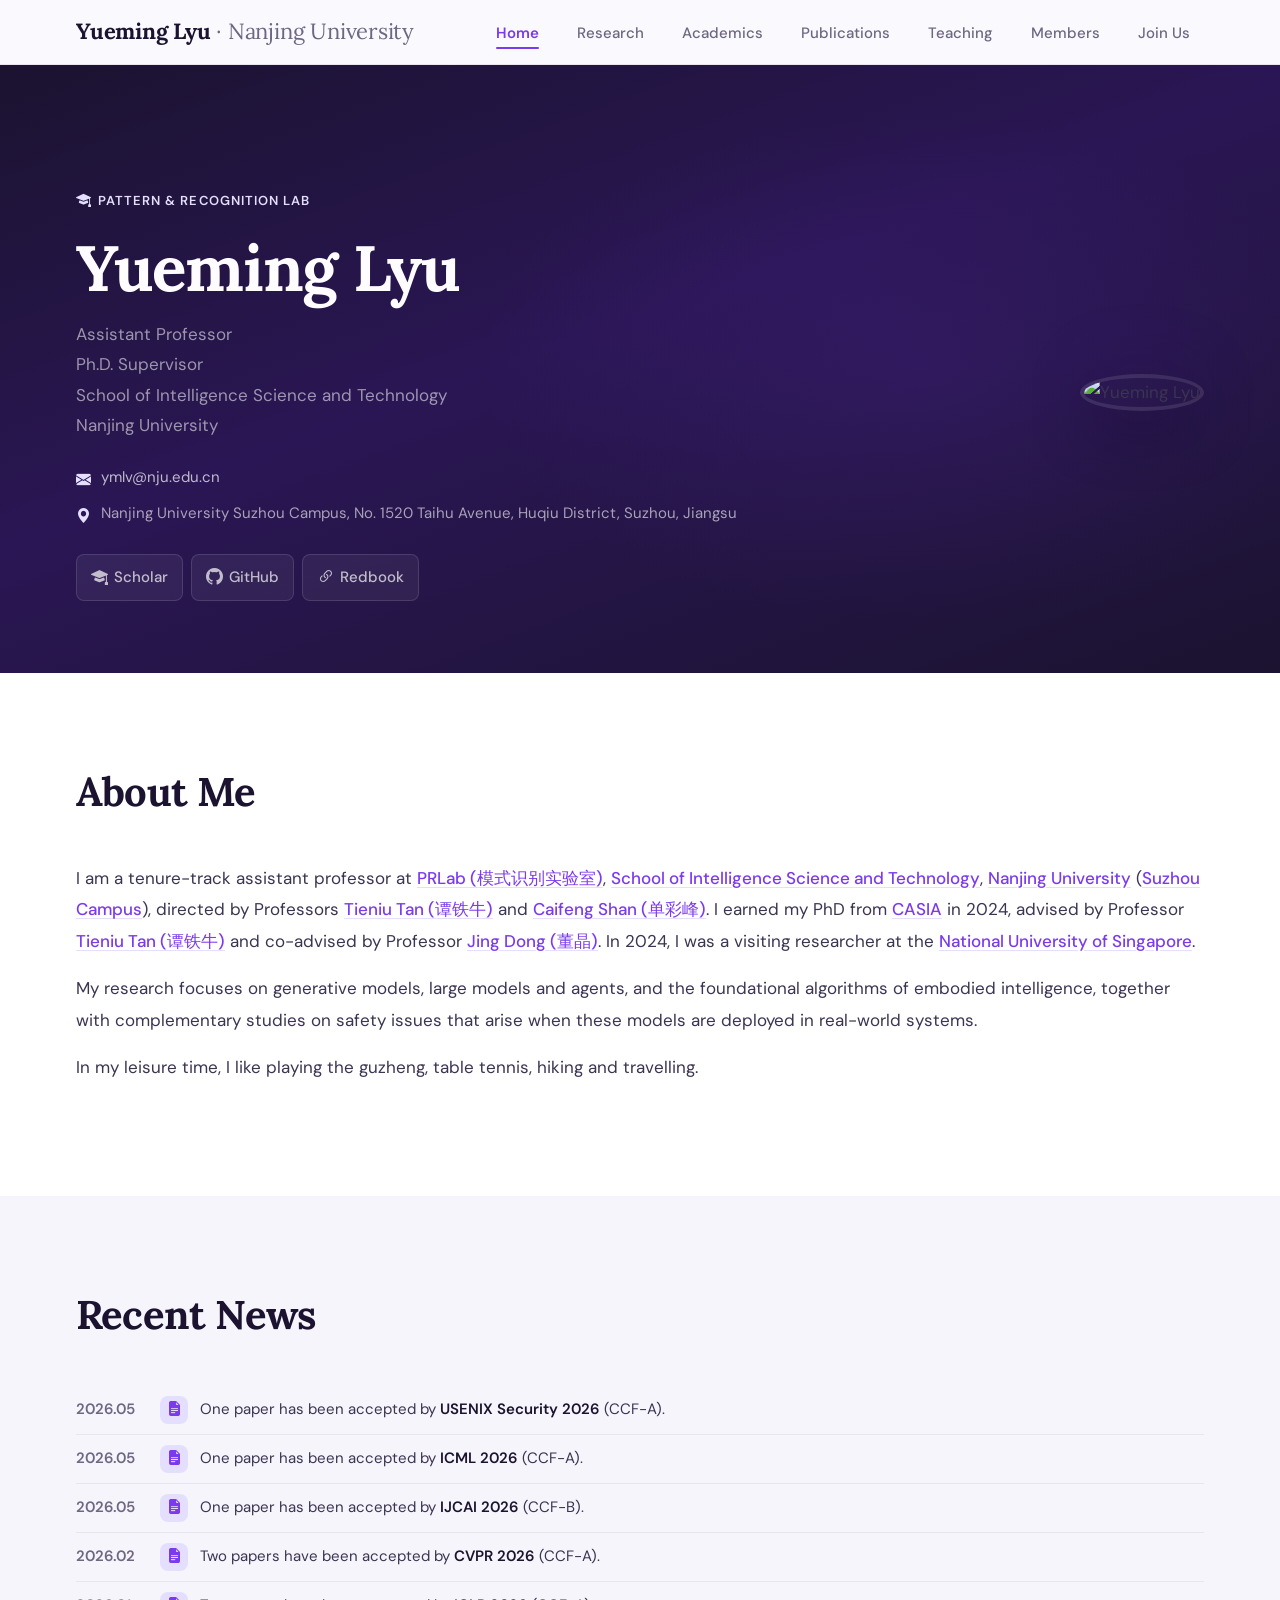
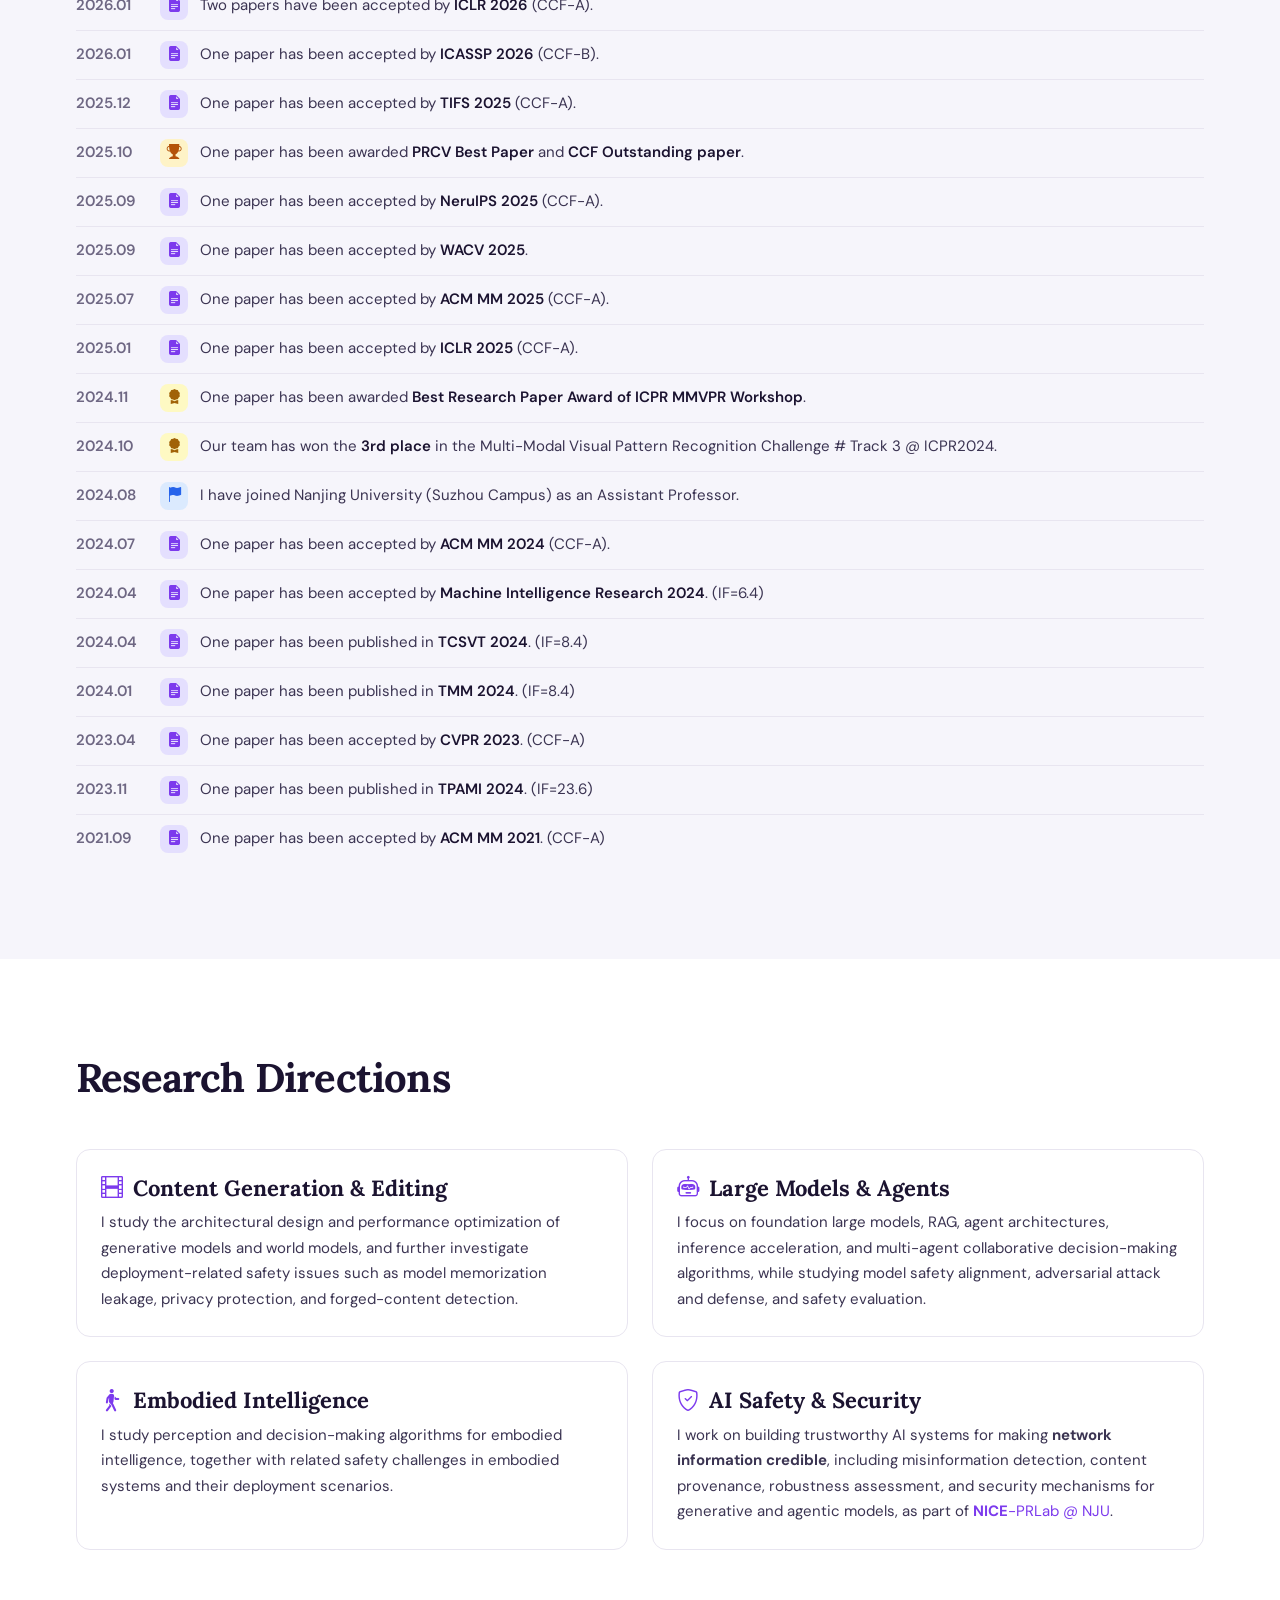
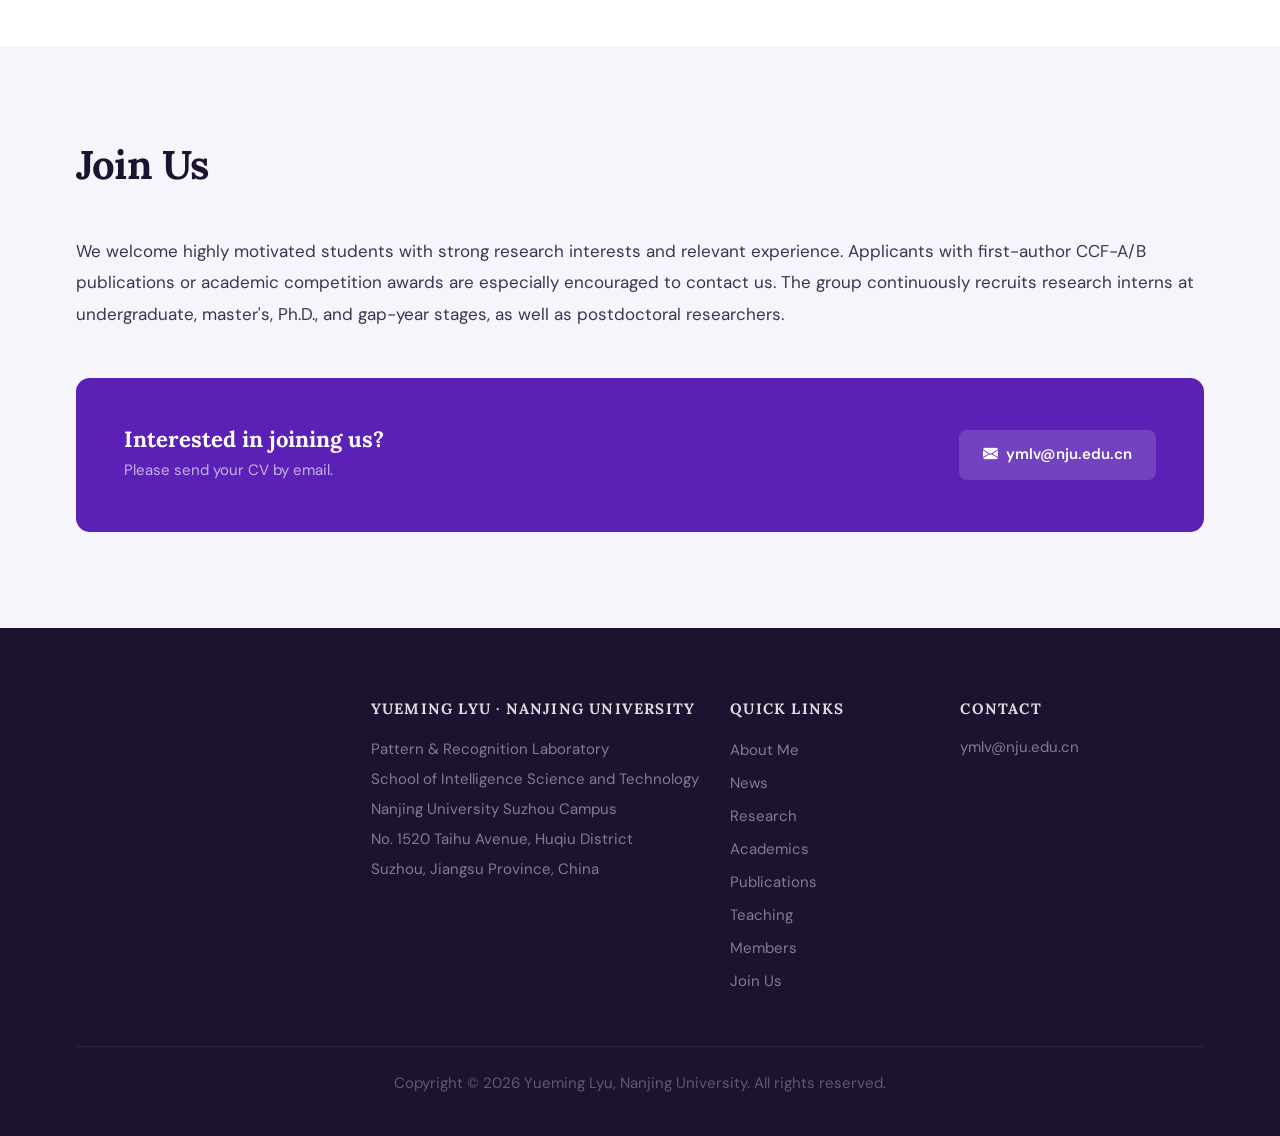
==== commit 678db532: "update" ====
--- a/index.html
+++ b/index.html
@@ -1521,21 +1521,21 @@
                 <span class="news-date">2024.04</span>
                 <div class="news-type-icon news-icon-paper"><i class="bi bi-file-earmark-text-fill"></i></div>
                 <div class="news-content">
-                    One paper has been accepted by <strong>Machine Intelligence Research</strong>. (IF=6.4)
+                    One paper has been accepted by <strong>Machine Intelligence Research 2024</strong>. (IF=6.4)
                 </div>
             </div>
             <div class="news-item">
                 <span class="news-date">2024.04</span>
                 <div class="news-type-icon news-icon-paper"><i class="bi bi-file-earmark-text-fill"></i></div>
                 <div class="news-content">
-                    One paper has been published in <strong>TCSVT</strong>. (IF=8.4)
+                    One paper has been published in <strong>TCSVT 2024</strong>. (IF=8.4)
                 </div>
             </div>
             <div class="news-item">
                 <span class="news-date">2024.01</span>
                 <div class="news-type-icon news-icon-paper"><i class="bi bi-file-earmark-text-fill"></i></div>
                 <div class="news-content">
-                    One paper has been published in <strong>TMM</strong>. (IF=8.4)
+                    One paper has been published in <strong>TMM 2024</strong>. (IF=8.4)
                 </div>
             </div>
             <div class="news-item">
@@ -1549,7 +1549,7 @@
                 <span class="news-date">2023.11</span>
                 <div class="news-type-icon news-icon-paper"><i class="bi bi-file-earmark-text-fill"></i></div>
                 <div class="news-content">
-                    One paper has been published in <strong>TPAMI</strong>. (IF=23.6)
+                    One paper has been published in <strong>TPAMI 2024</strong>. (IF=23.6)
                 </div>
             </div>
             <div class="news-item">
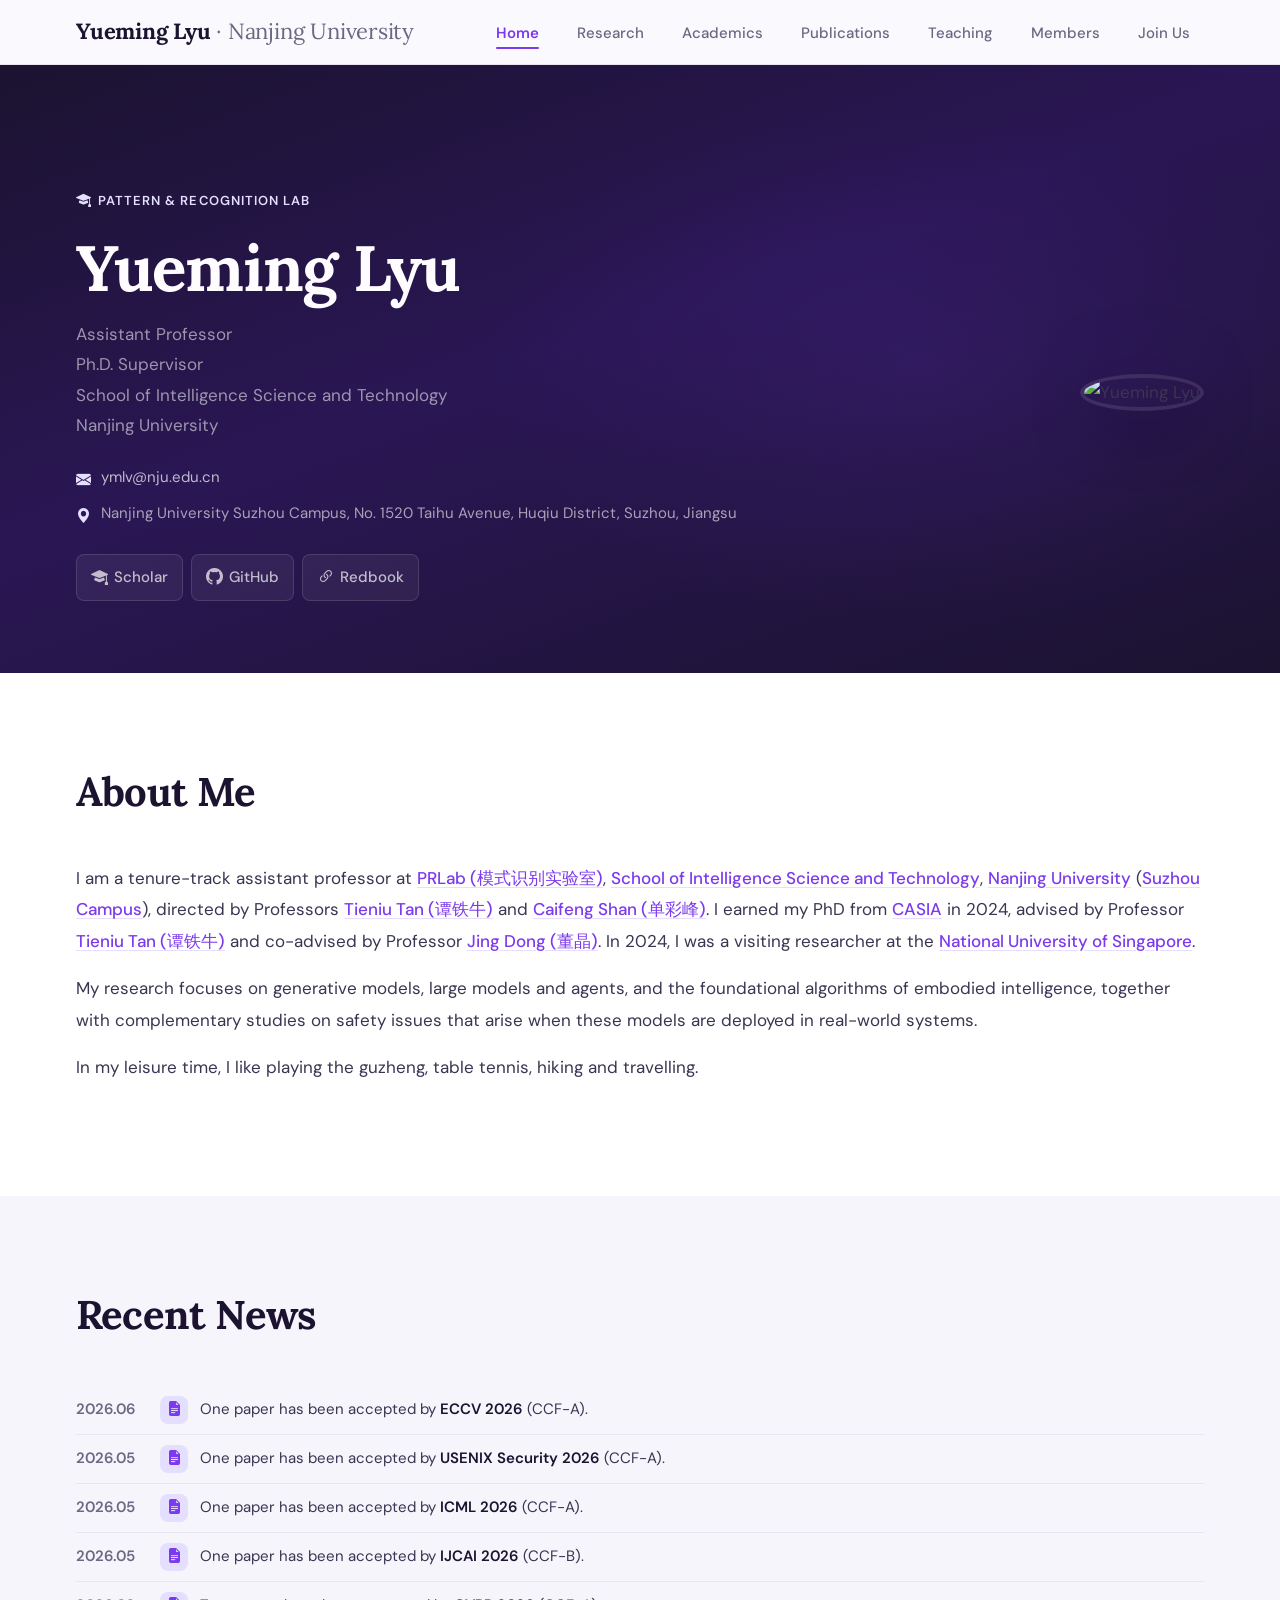
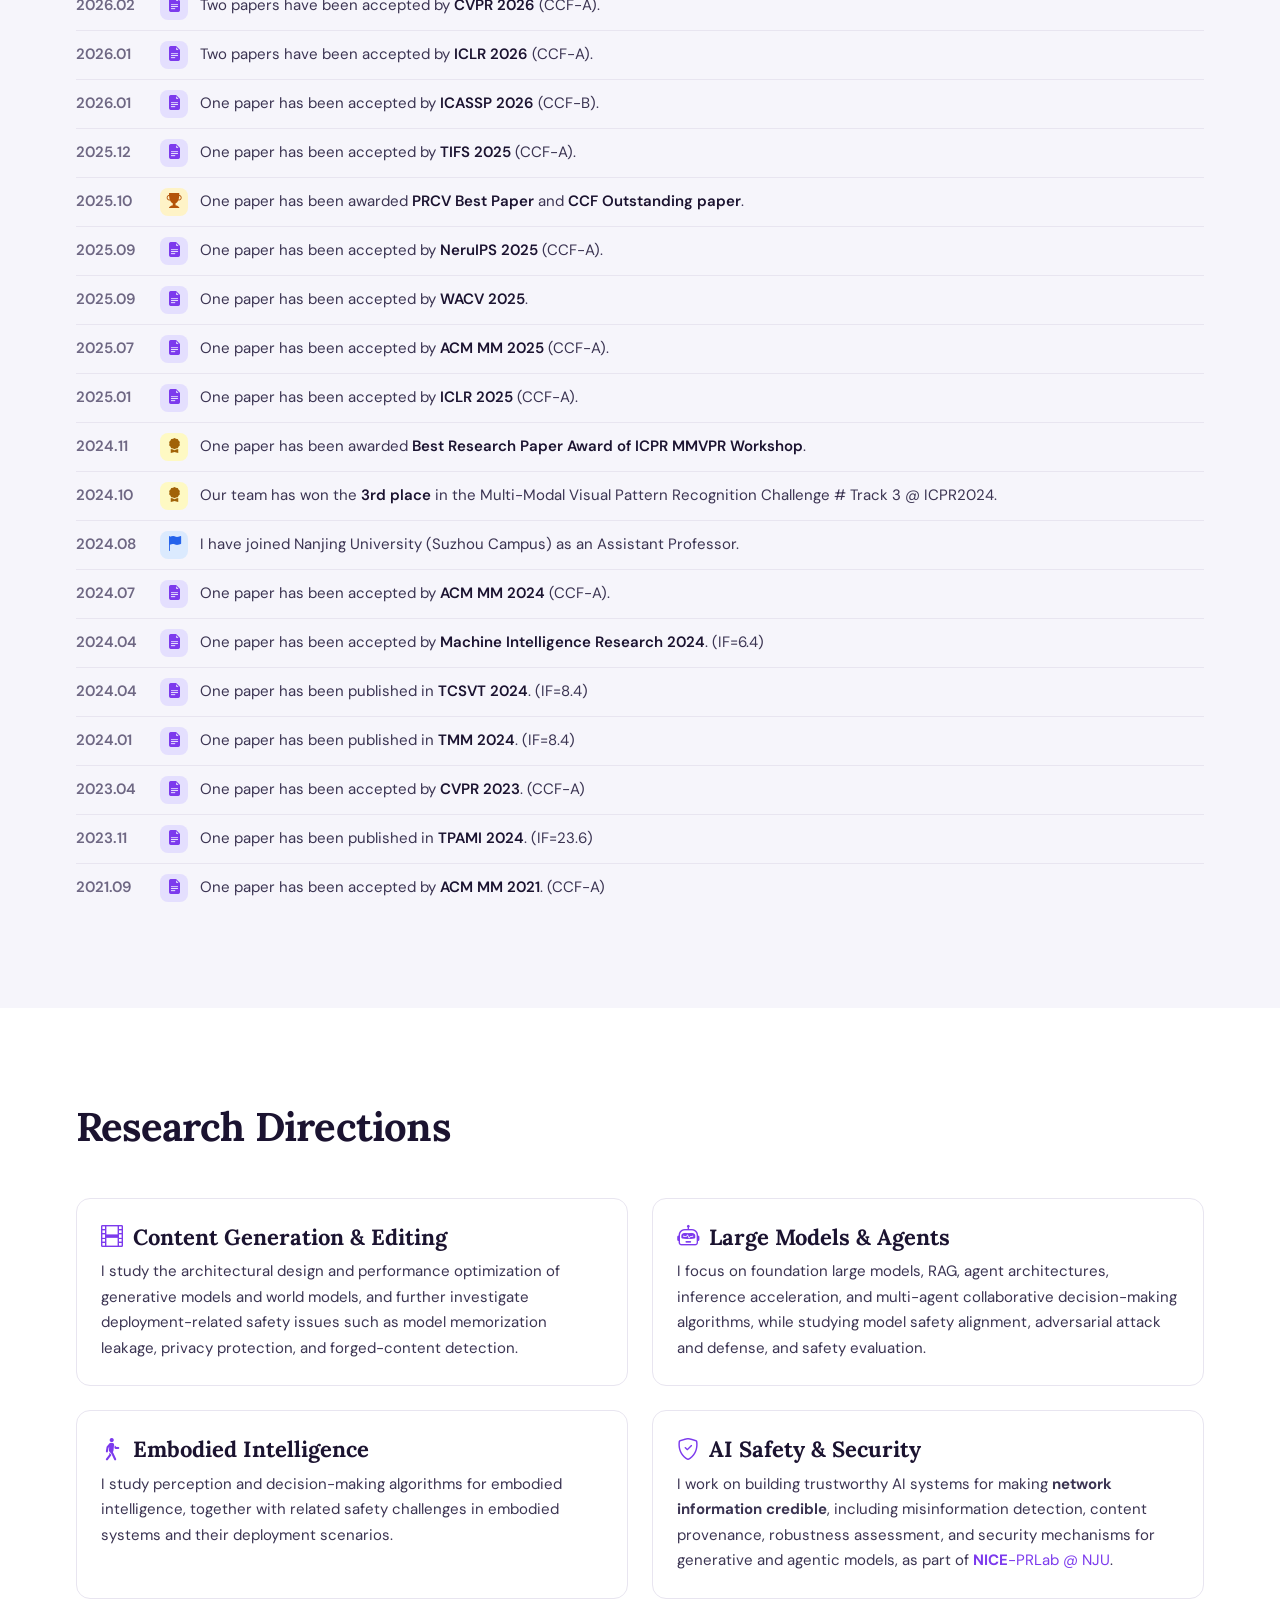
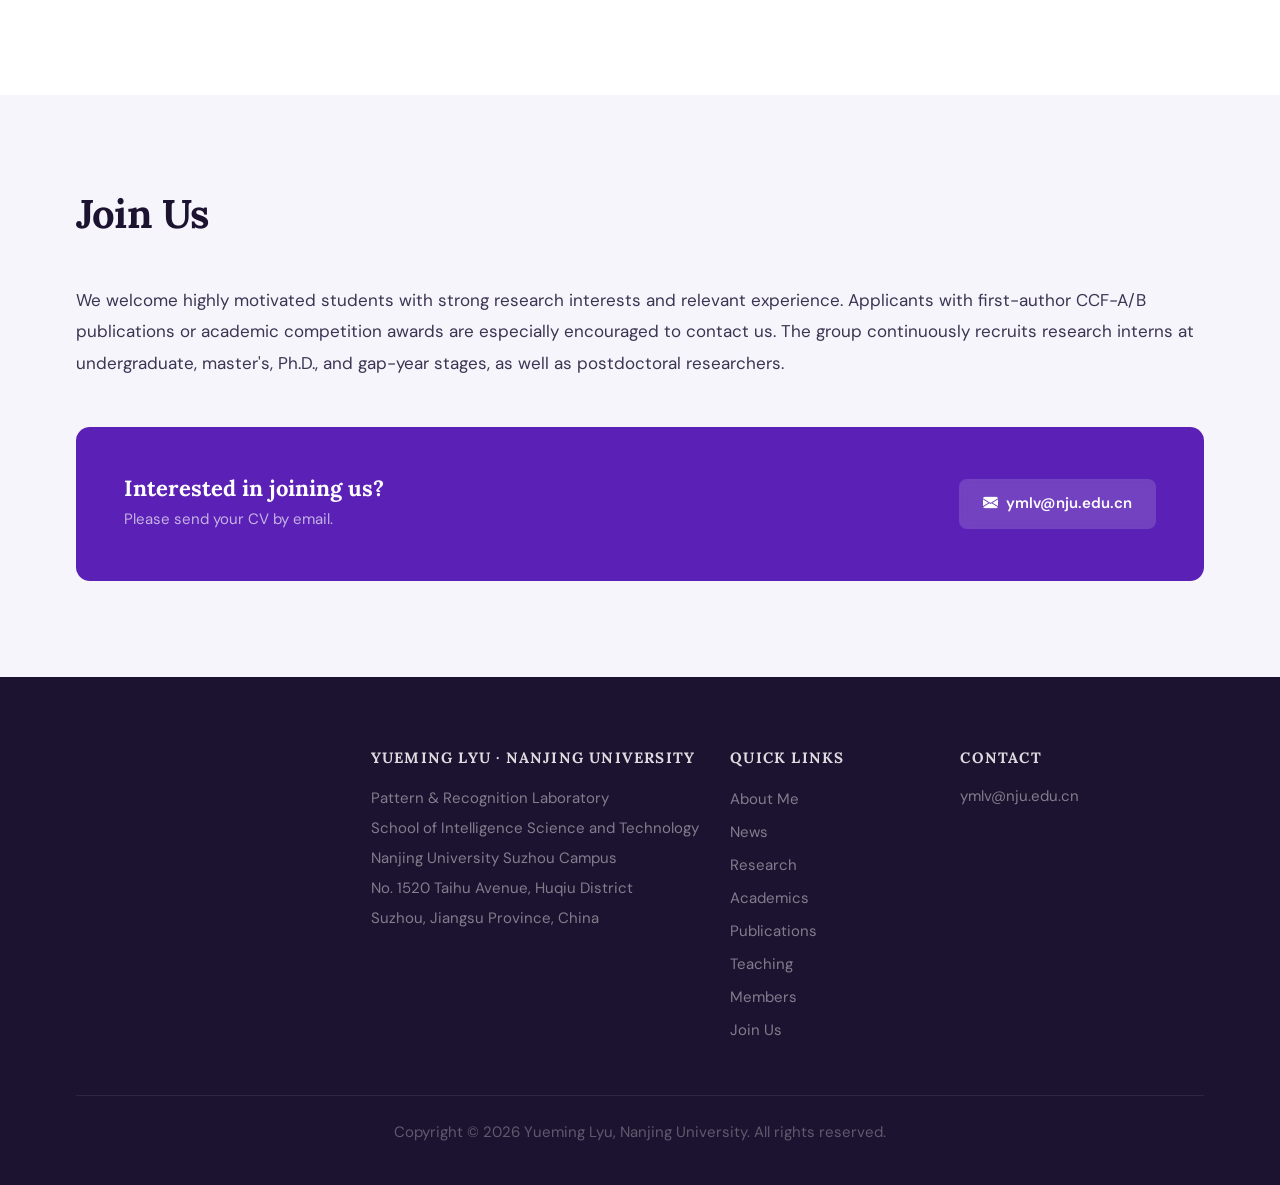
==== commit 048993f0: "Update index.html" ====
--- a/index.html
+++ b/index.html
@@ -1406,6 +1406,13 @@
         </div>
         <div class="news-list">
             <div class="news-item">
+                <span class="news-date">2026.06</span>
+                <div class="news-type-icon news-icon-paper"><i class="bi bi-file-earmark-text-fill"></i></div>
+                <div class="news-content">
+                    One paper has been accepted by <strong>ECCV 2026</strong> (CCF-A).
+                </div>
+            </div>
+            <div class="news-item">
                 <span class="news-date">2026.05</span>
                 <div class="news-type-icon news-icon-paper"><i class="bi bi-file-earmark-text-fill"></i></div>
                 <div class="news-content">
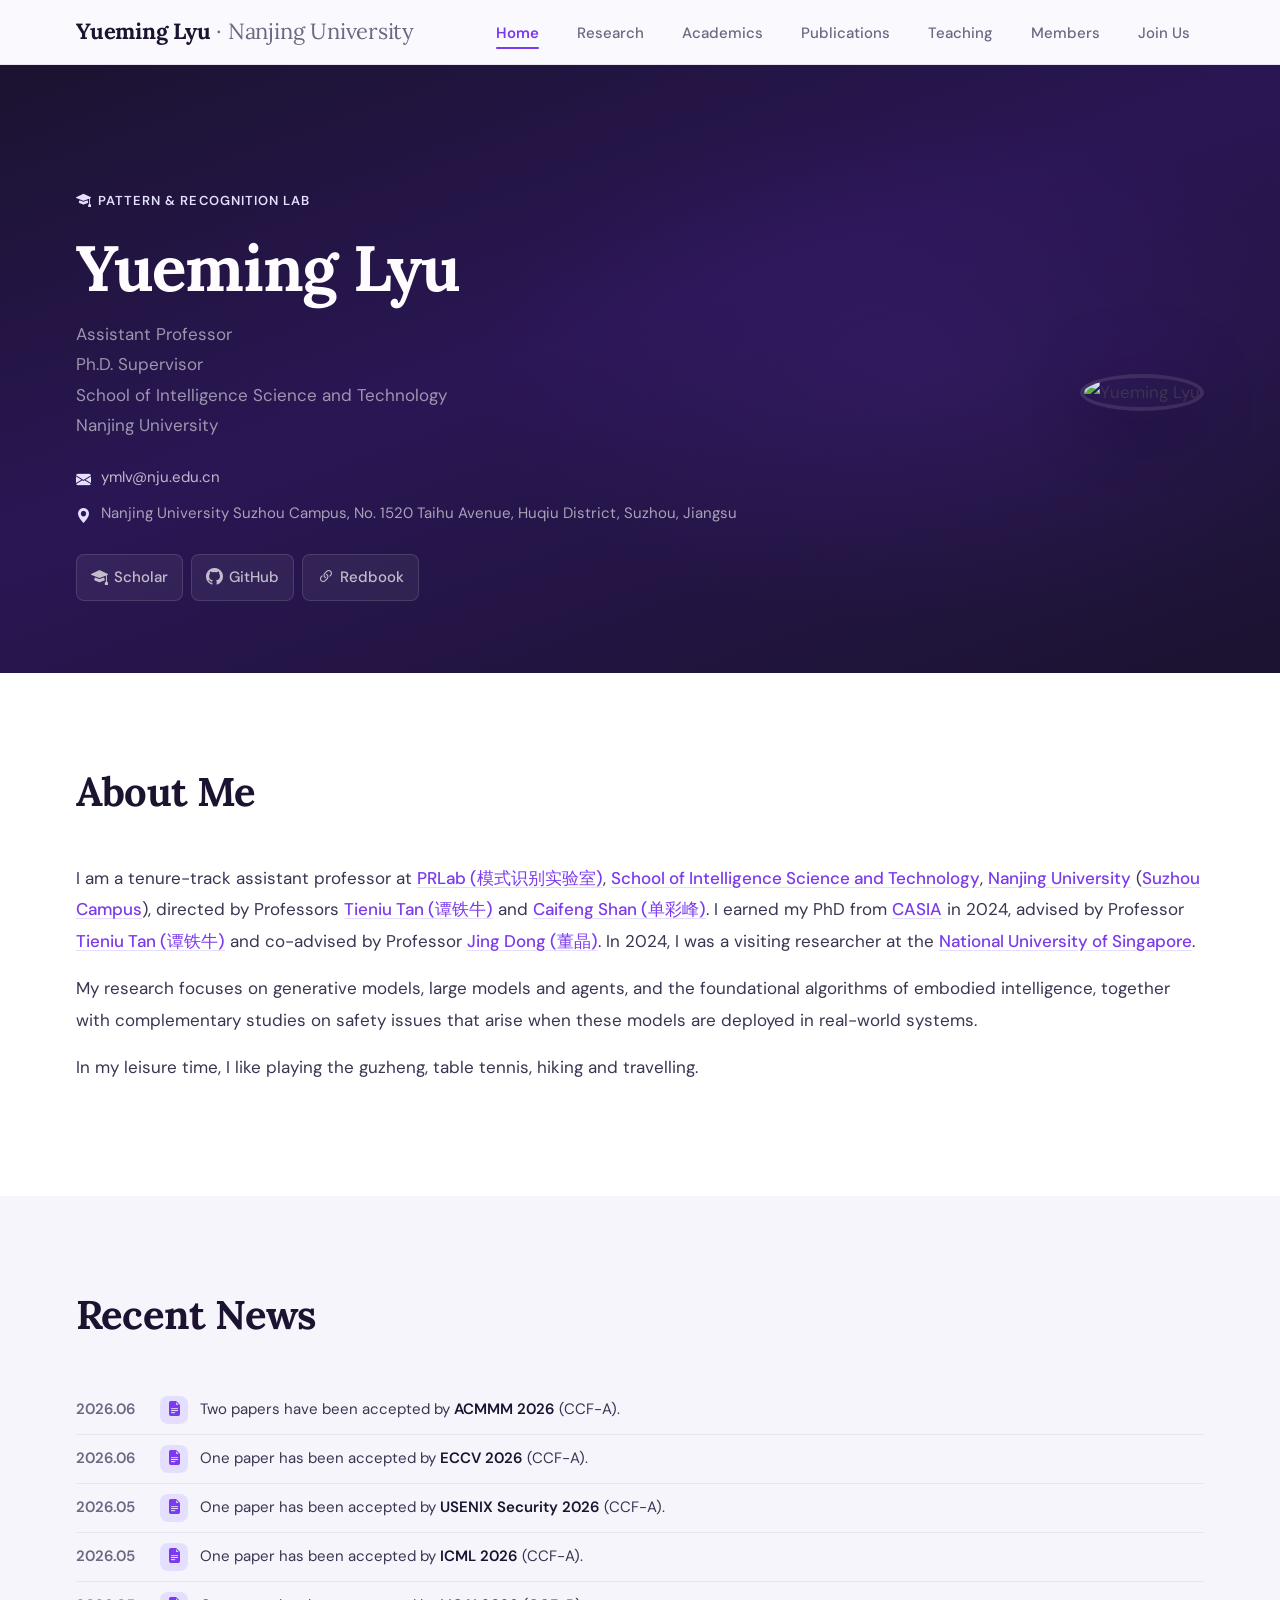
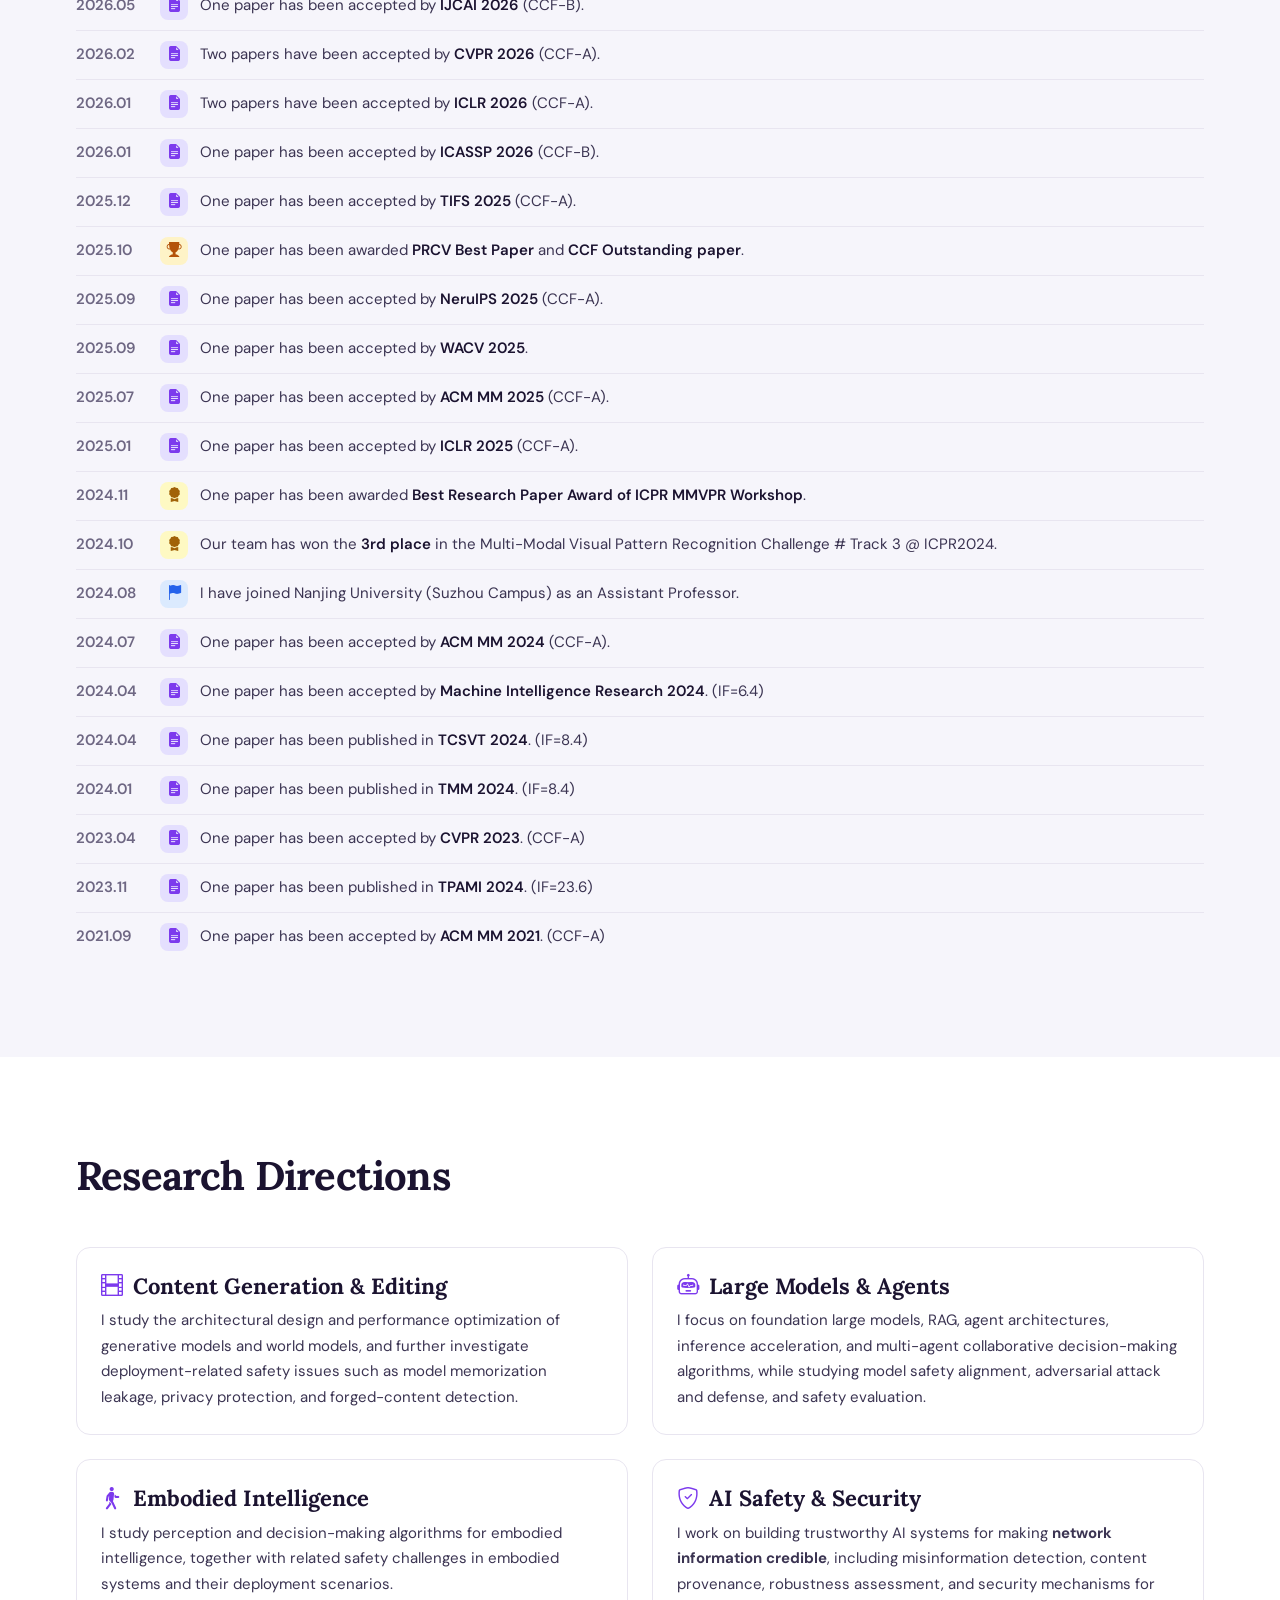
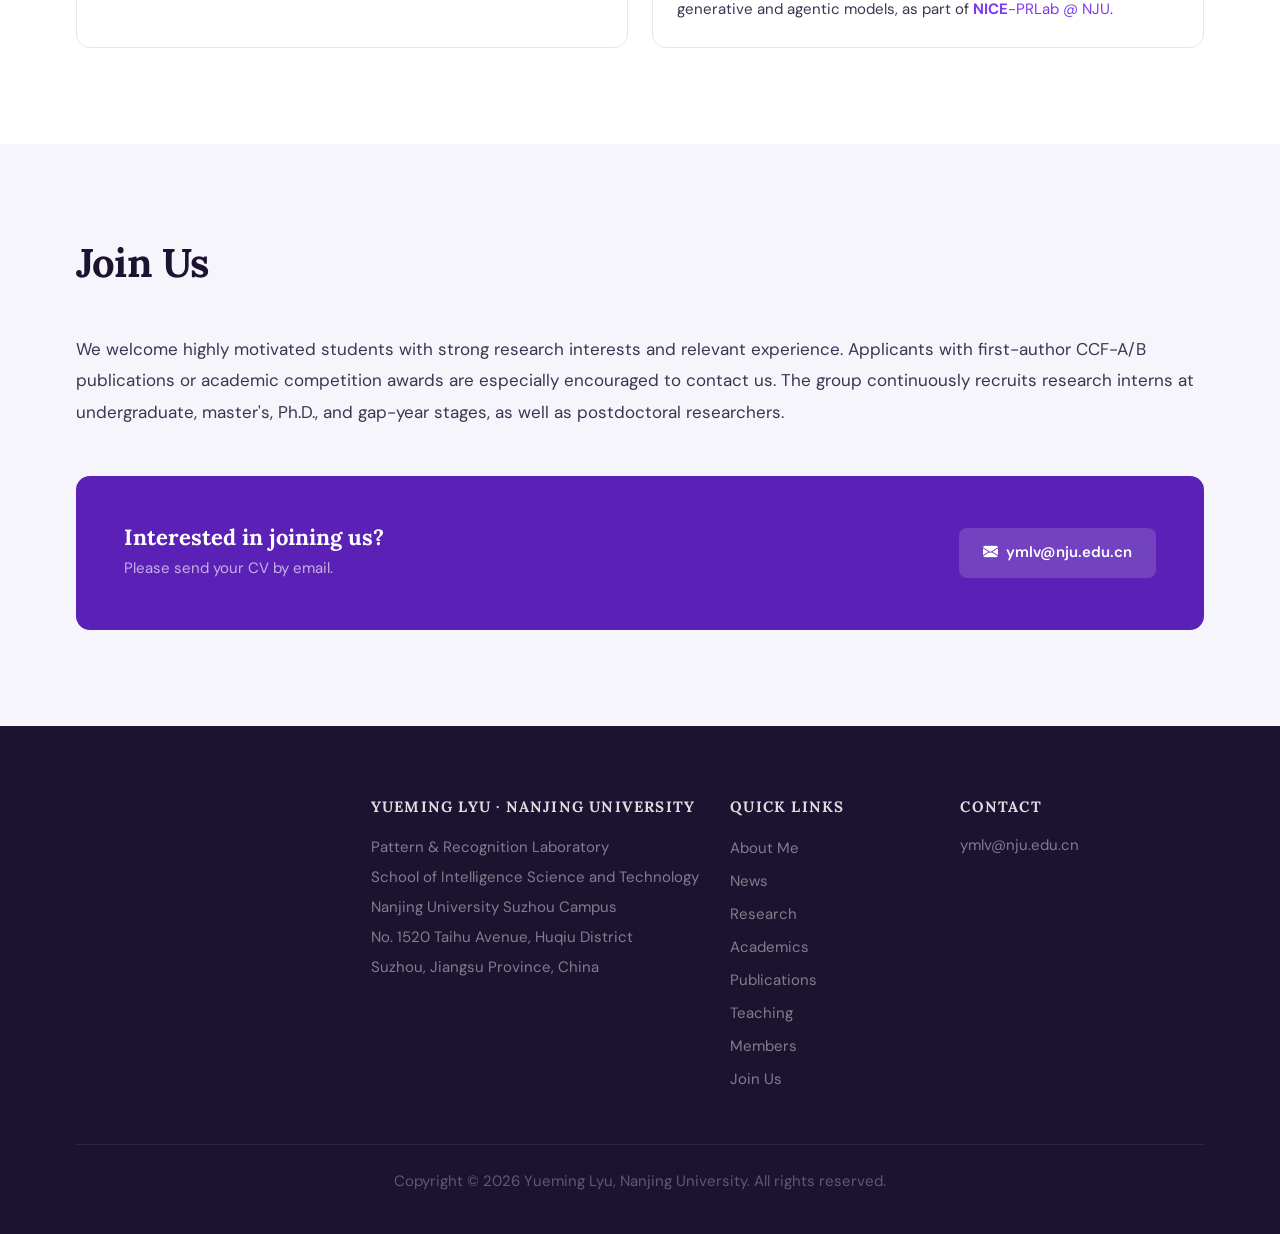
==== commit ffe45582: "update" ====
--- a/index.html
+++ b/index.html
@@ -1409,6 +1409,13 @@
                 <span class="news-date">2026.06</span>
                 <div class="news-type-icon news-icon-paper"><i class="bi bi-file-earmark-text-fill"></i></div>
                 <div class="news-content">
+                    Two papers have been accepted by <strong>ACMMM 2026</strong> (CCF-A).
+                </div>
+            </div>
+            <div class="news-item">
+                <span class="news-date">2026.06</span>
+                <div class="news-type-icon news-icon-paper"><i class="bi bi-file-earmark-text-fill"></i></div>
+                <div class="news-content">
                     One paper has been accepted by <strong>ECCV 2026</strong> (CCF-A).
                 </div>
             </div>
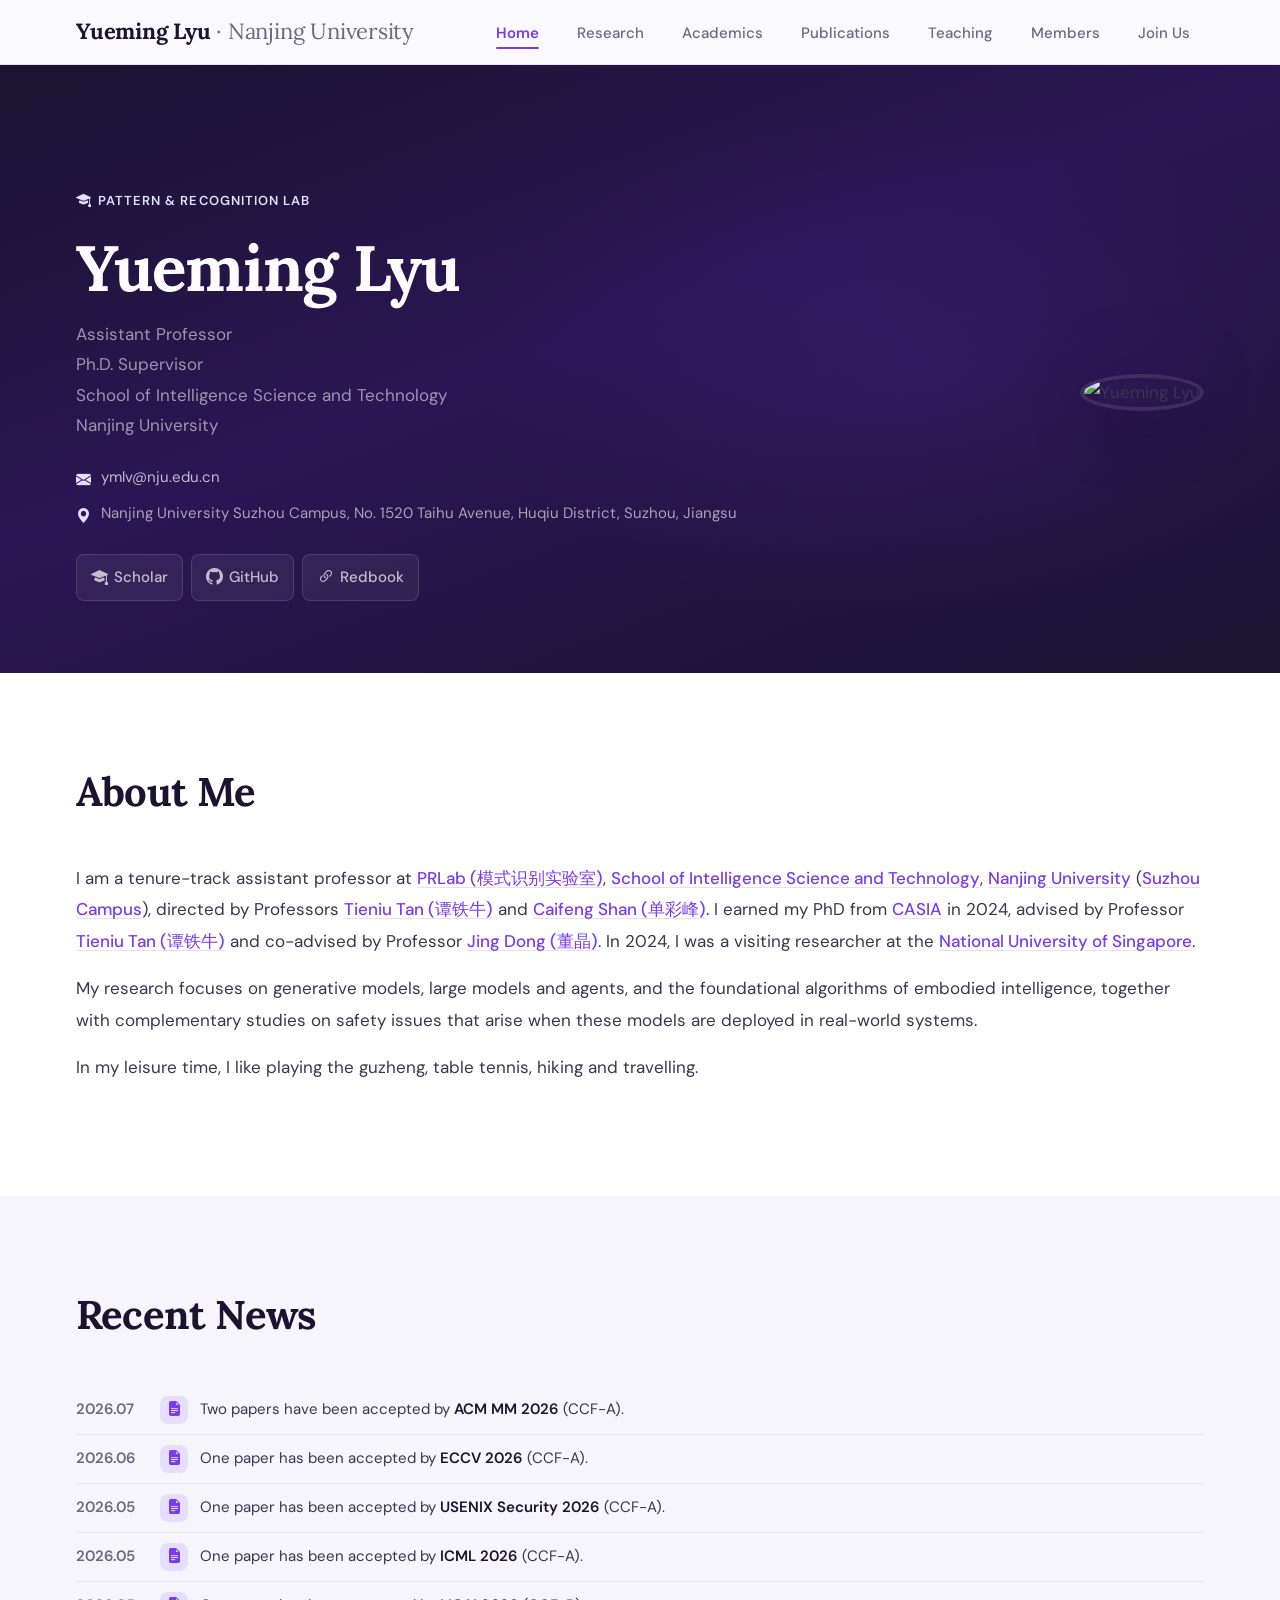
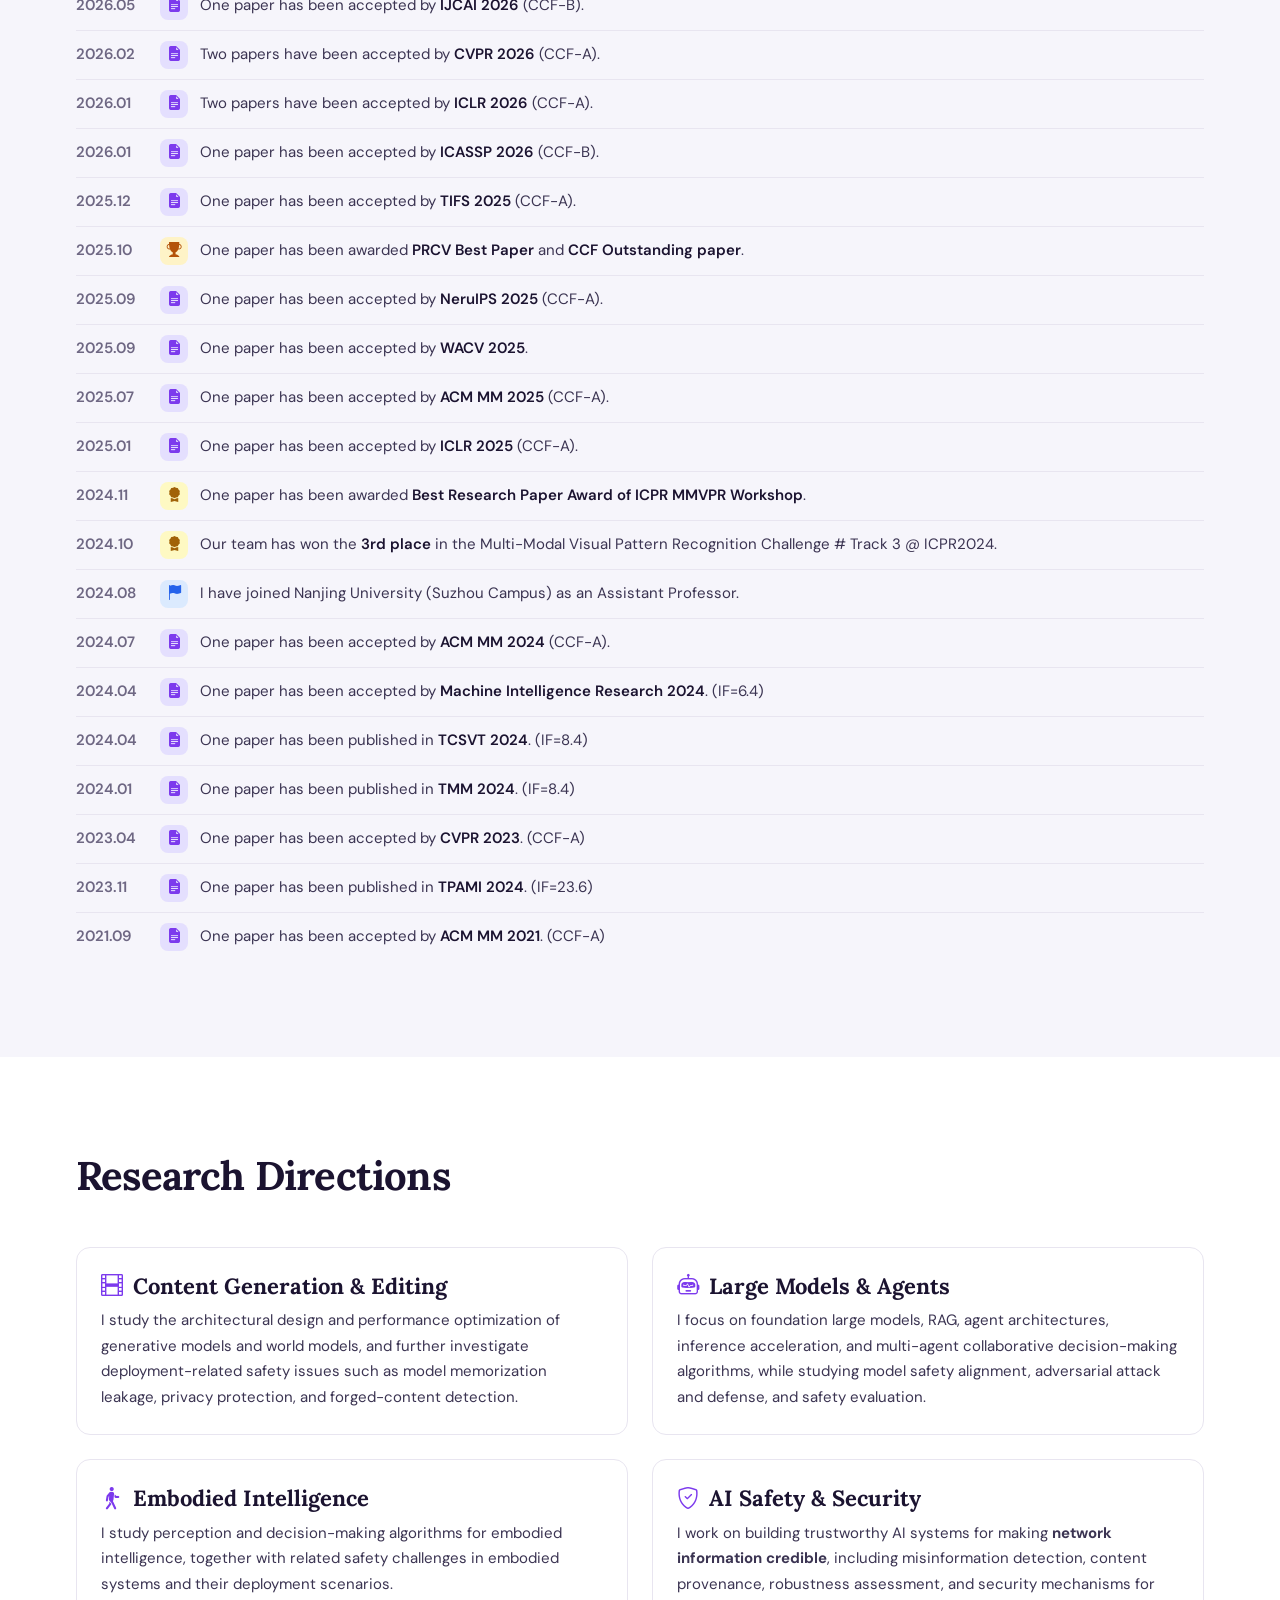
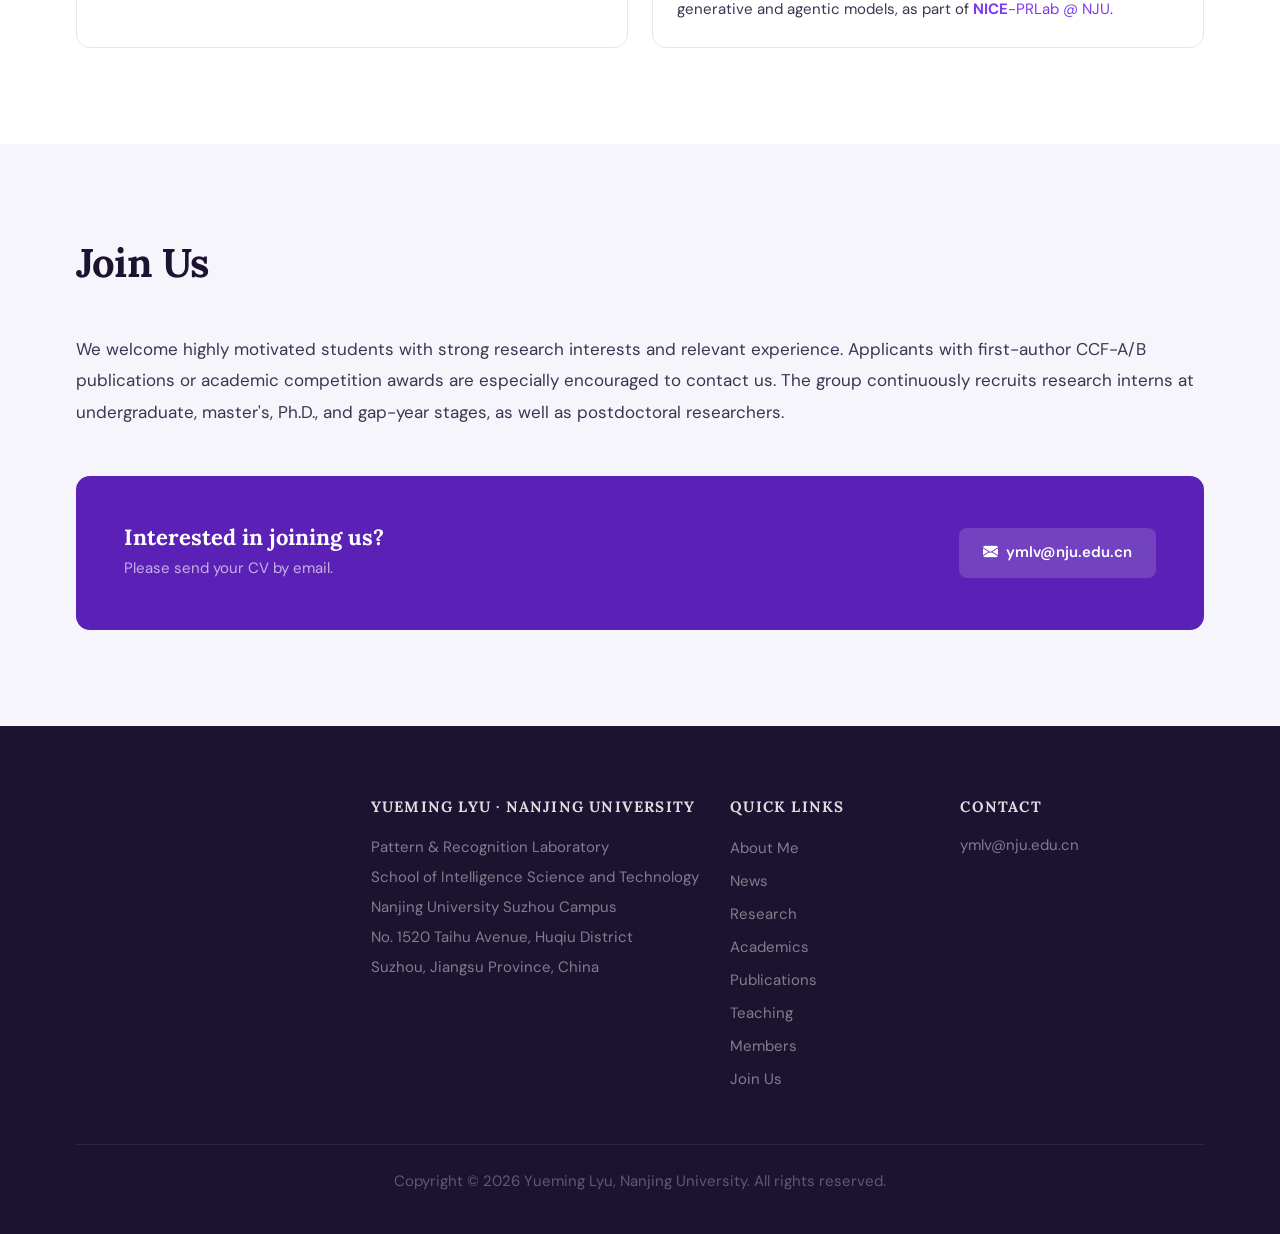
==== commit a584f49b: "Update index.html" ====
--- a/index.html
+++ b/index.html
@@ -1406,10 +1406,10 @@
         </div>
         <div class="news-list">
             <div class="news-item">
-                <span class="news-date">2026.06</span>
-                <div class="news-type-icon news-icon-paper"><i class="bi bi-file-earmark-text-fill"></i></div>
-                <div class="news-content">
-                    Two papers have been accepted by <strong>ACMMM 2026</strong> (CCF-A).
+                <span class="news-date">2026.07</span>
+                <div class="news-type-icon news-icon-paper"><i class="bi bi-file-earmark-text-fill"></i></div>
+                <div class="news-content">
+                    Two papers have been accepted by <strong>ACM MM 2026</strong> (CCF-A).
                 </div>
             </div>
             <div class="news-item">
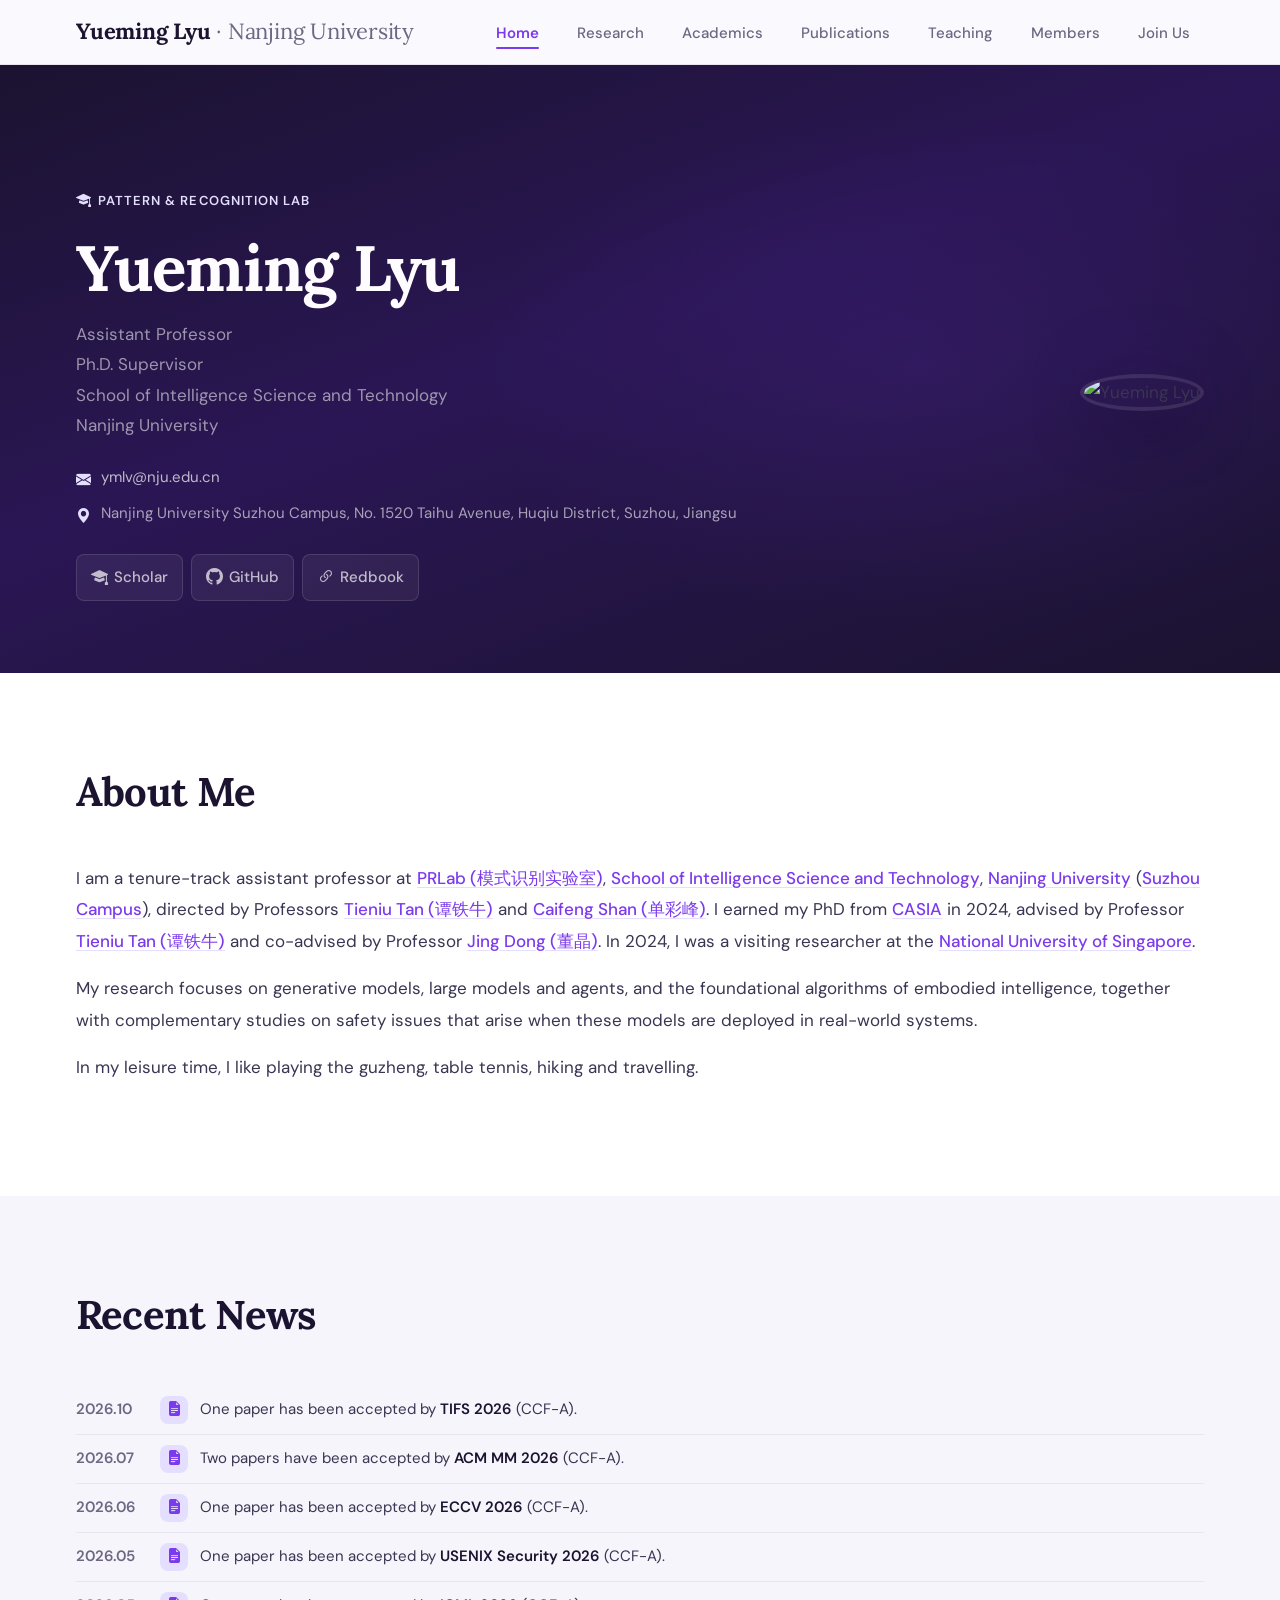
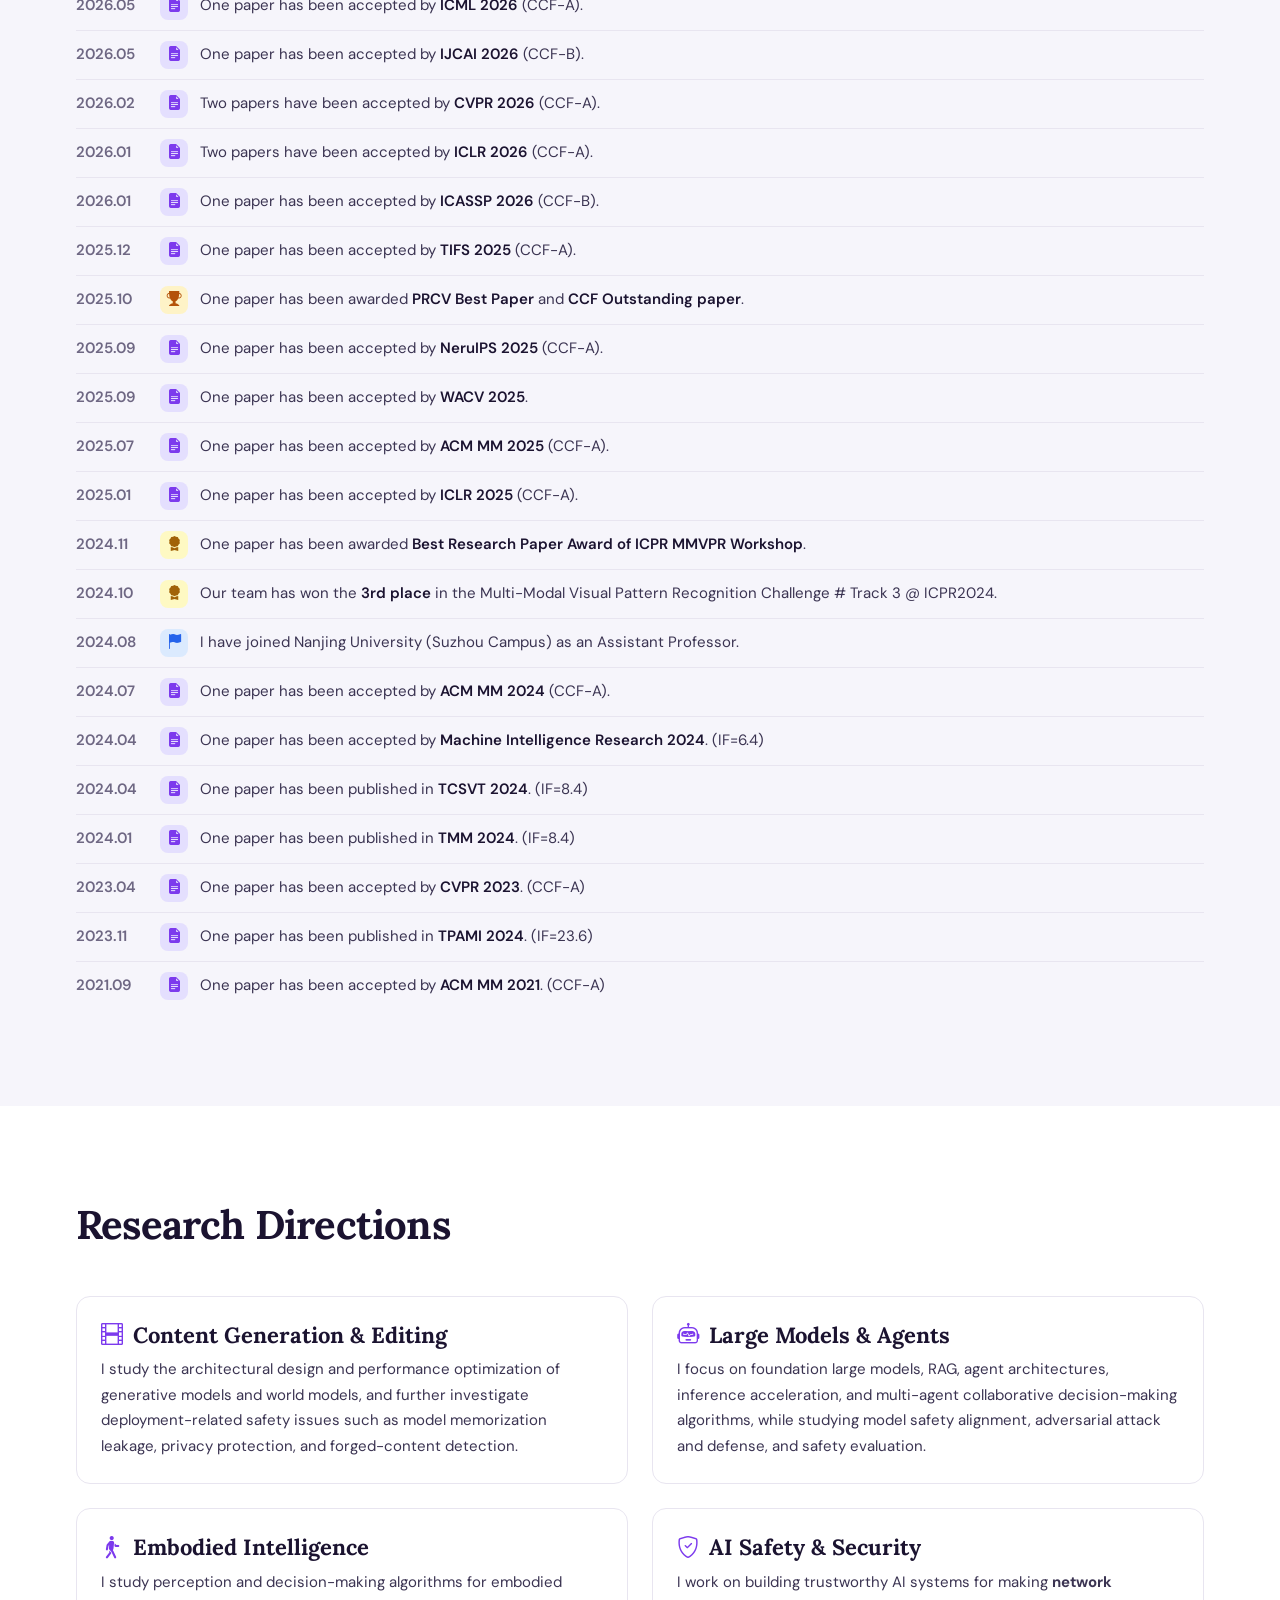
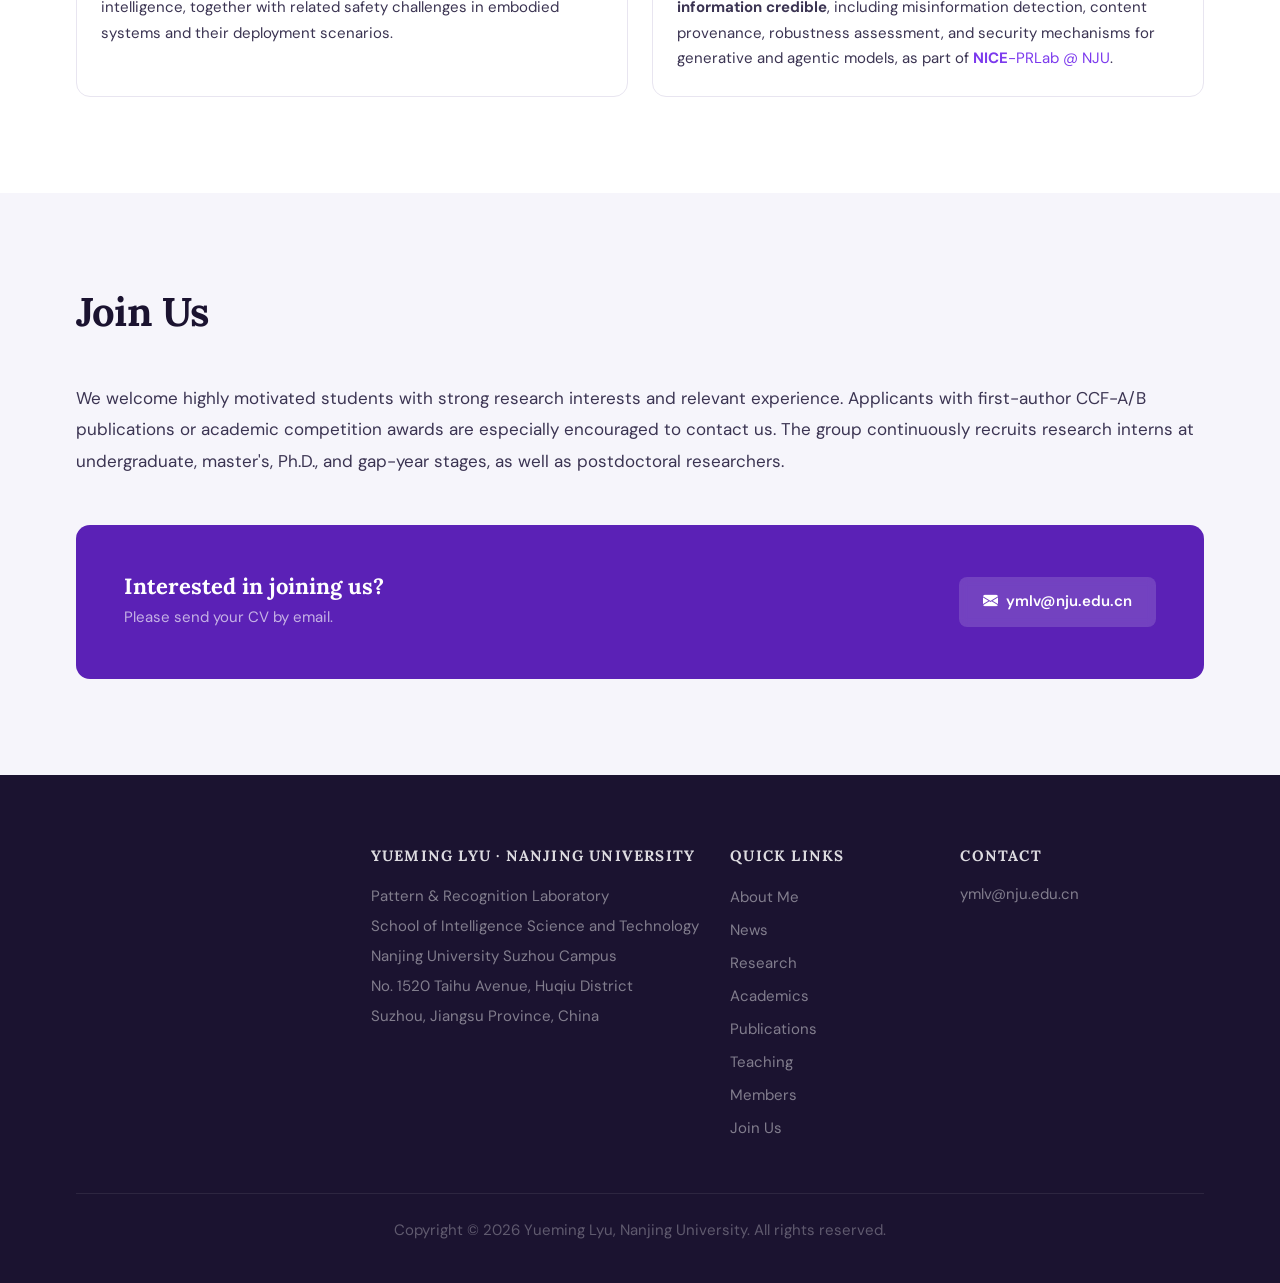
==== commit 17e1b6ef: "docs:add TIFS 2026 news" ====
--- a/index.html
+++ b/index.html
@@ -1406,6 +1406,13 @@
         </div>
         <div class="news-list">
             <div class="news-item">
+                <span class="news-date">2026.10</span>
+                <div class="news-type-icon news-icon-paper"><i class="bi bi-file-earmark-text-fill"></i></div>
+                <div class="news-content">
+                    One paper has been accepted by <strong>TIFS 2026</strong> (CCF-A).
+                </div>
+            </div>
+            <div class="news-item">
                 <span class="news-date">2026.07</span>
                 <div class="news-type-icon news-icon-paper"><i class="bi bi-file-earmark-text-fill"></i></div>
                 <div class="news-content">
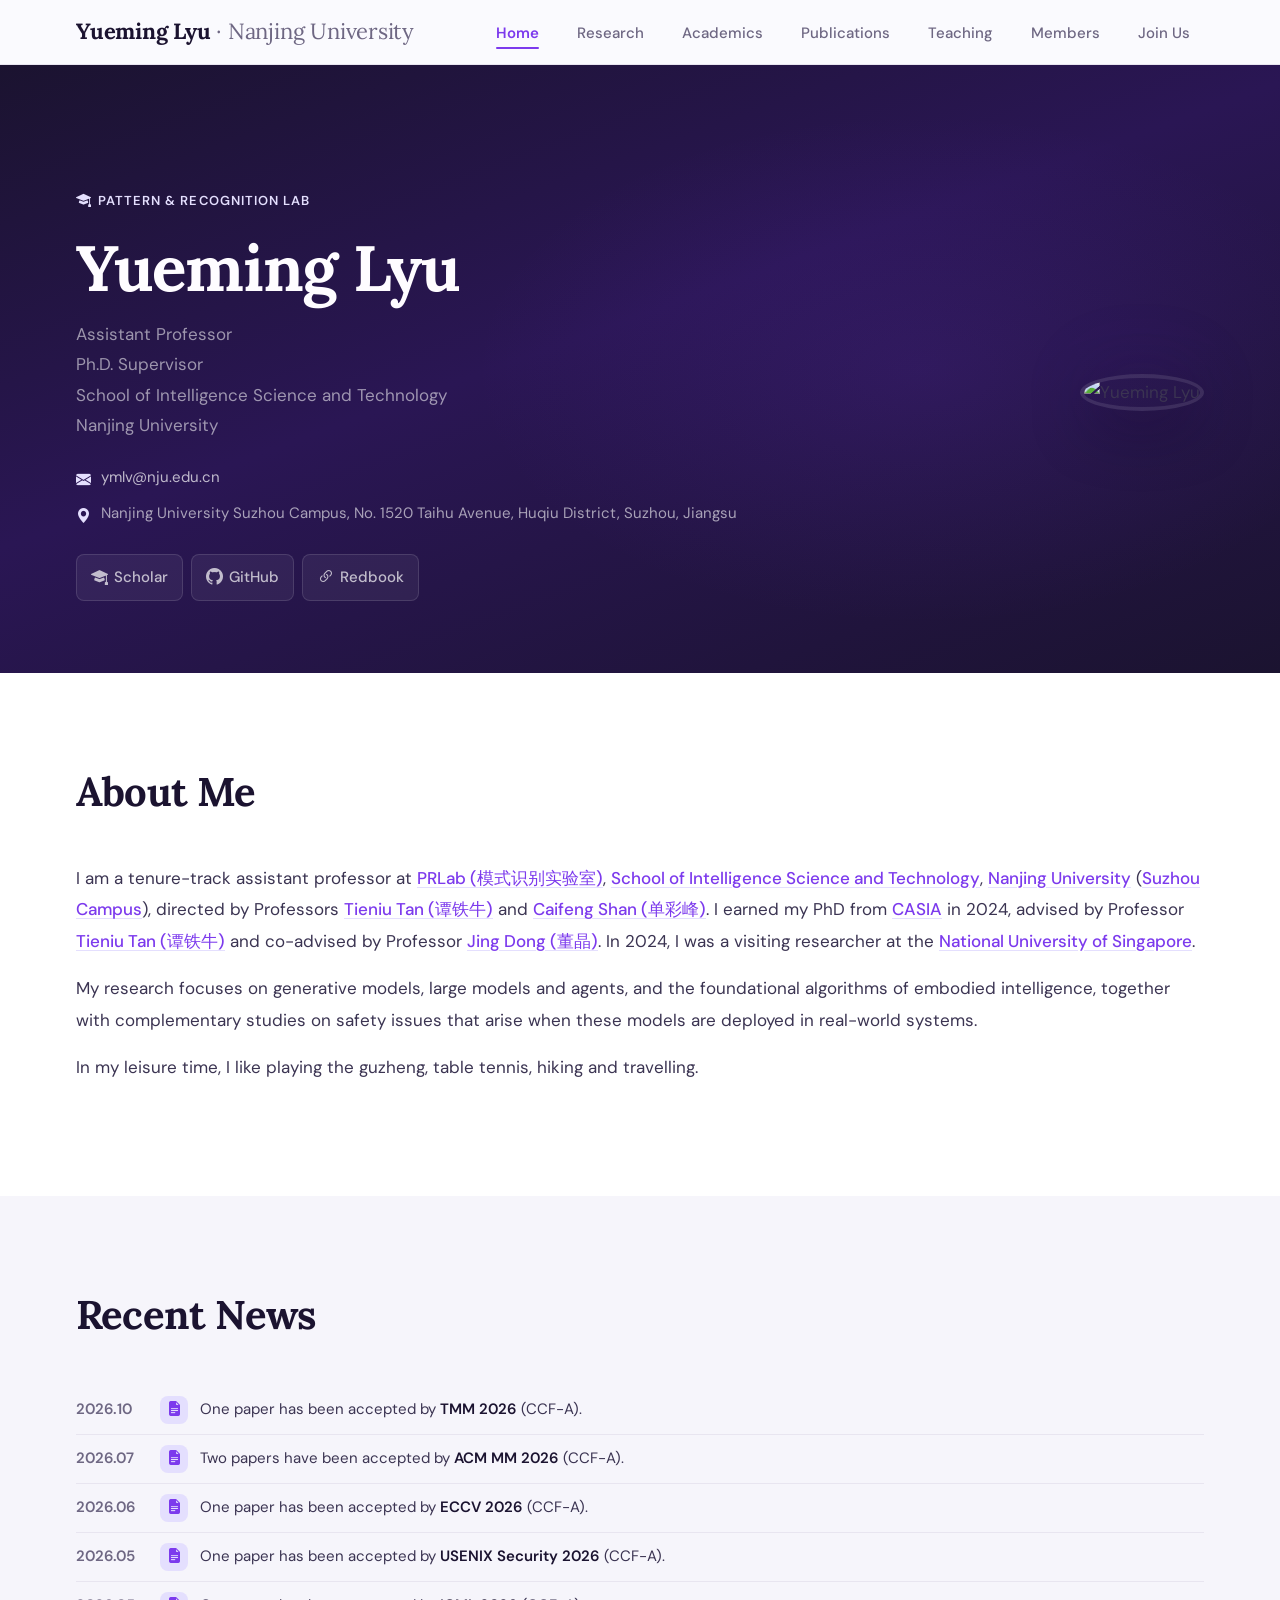
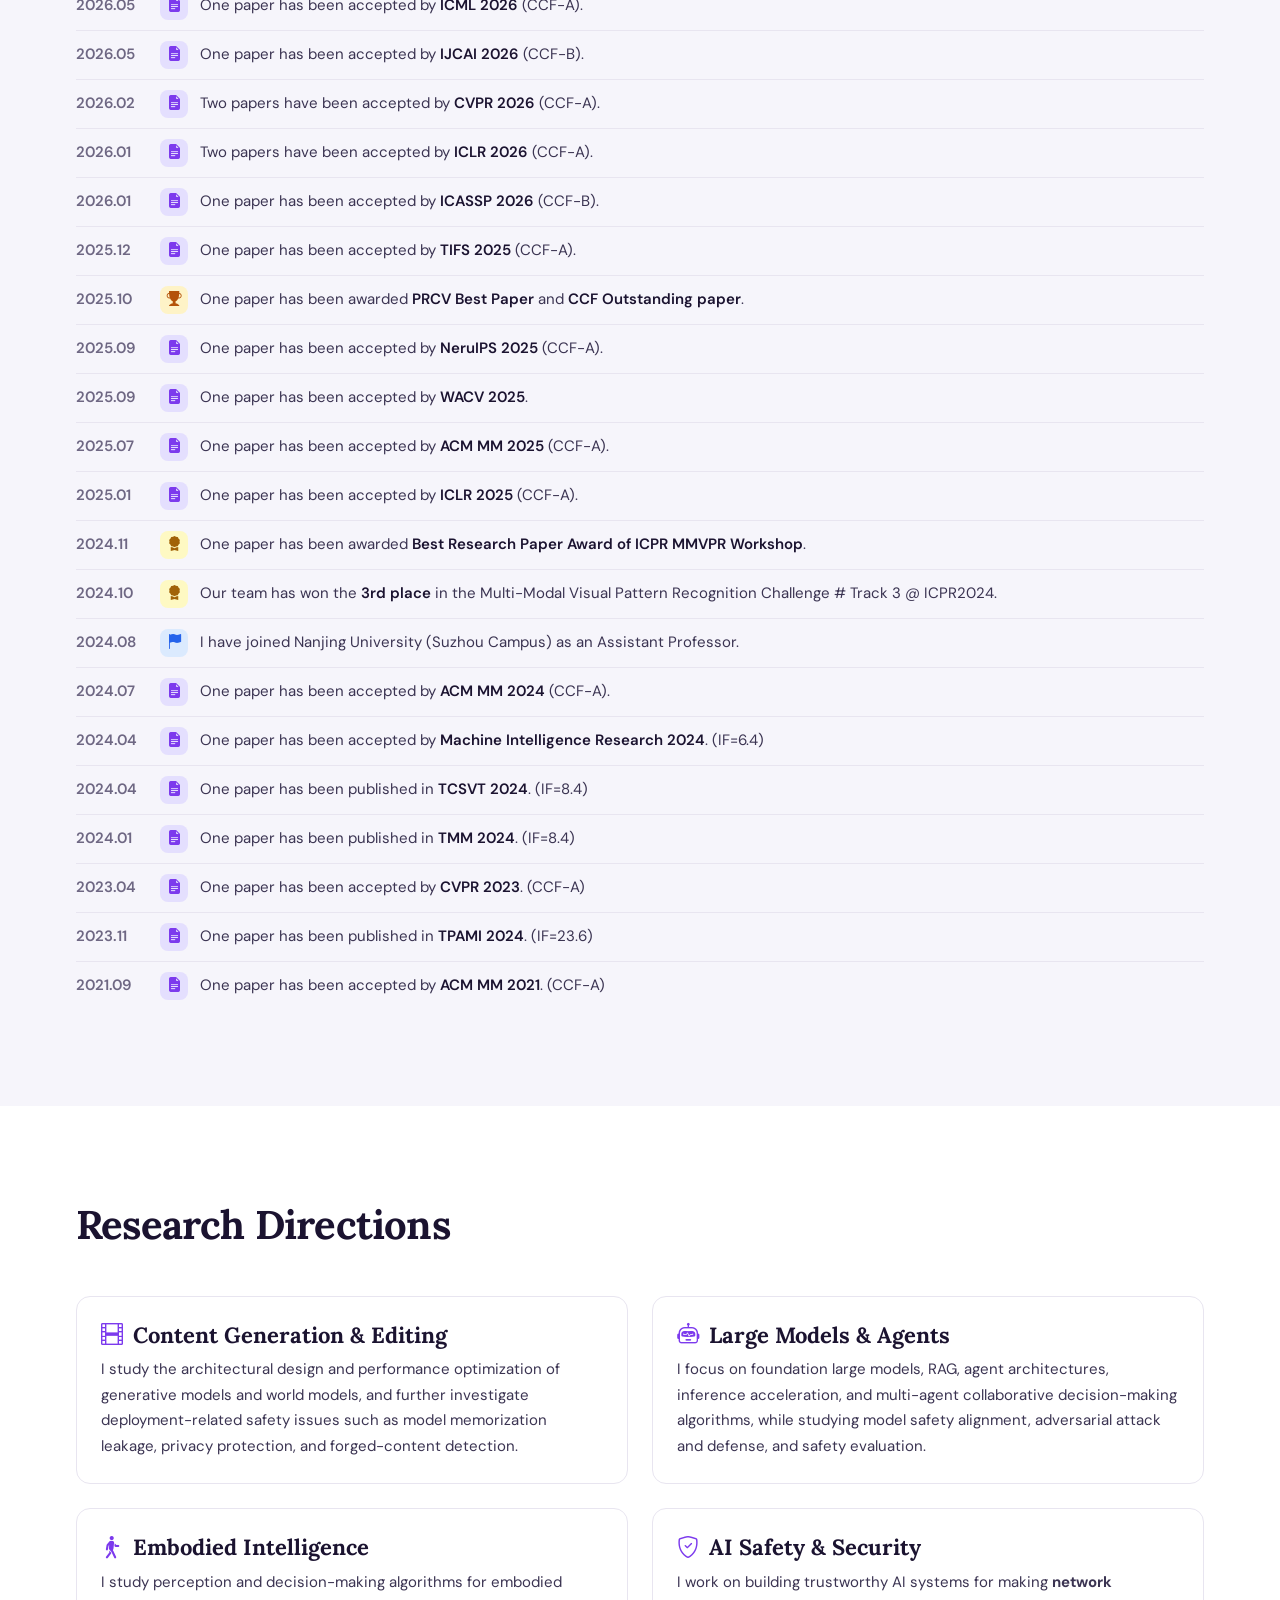
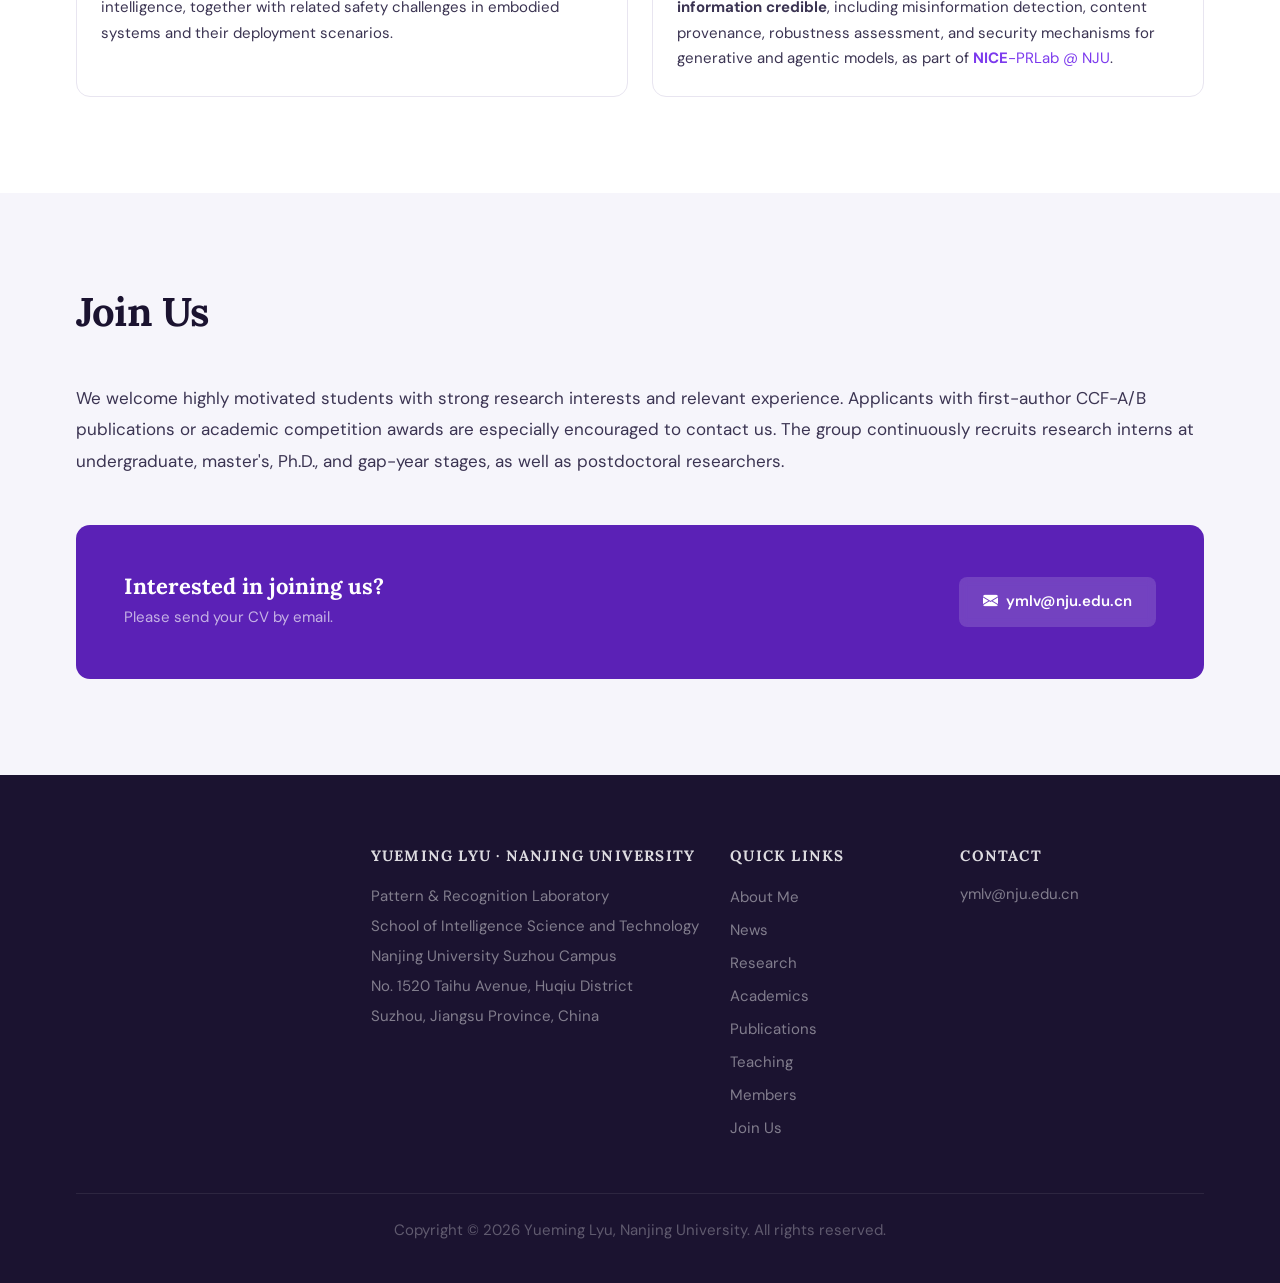
==== commit ee8fa5c8: "docs:correct TMM news and update Baoke Dou internship" ====
--- a/index.html
+++ b/index.html
@@ -1409,7 +1409,7 @@
                 <span class="news-date">2026.10</span>
                 <div class="news-type-icon news-icon-paper"><i class="bi bi-file-earmark-text-fill"></i></div>
                 <div class="news-content">
-                    One paper has been accepted by <strong>TIFS 2026</strong> (CCF-A).
+                    One paper has been accepted by <strong>TMM 2026</strong> (CCF-A).
                 </div>
             </div>
             <div class="news-item">
